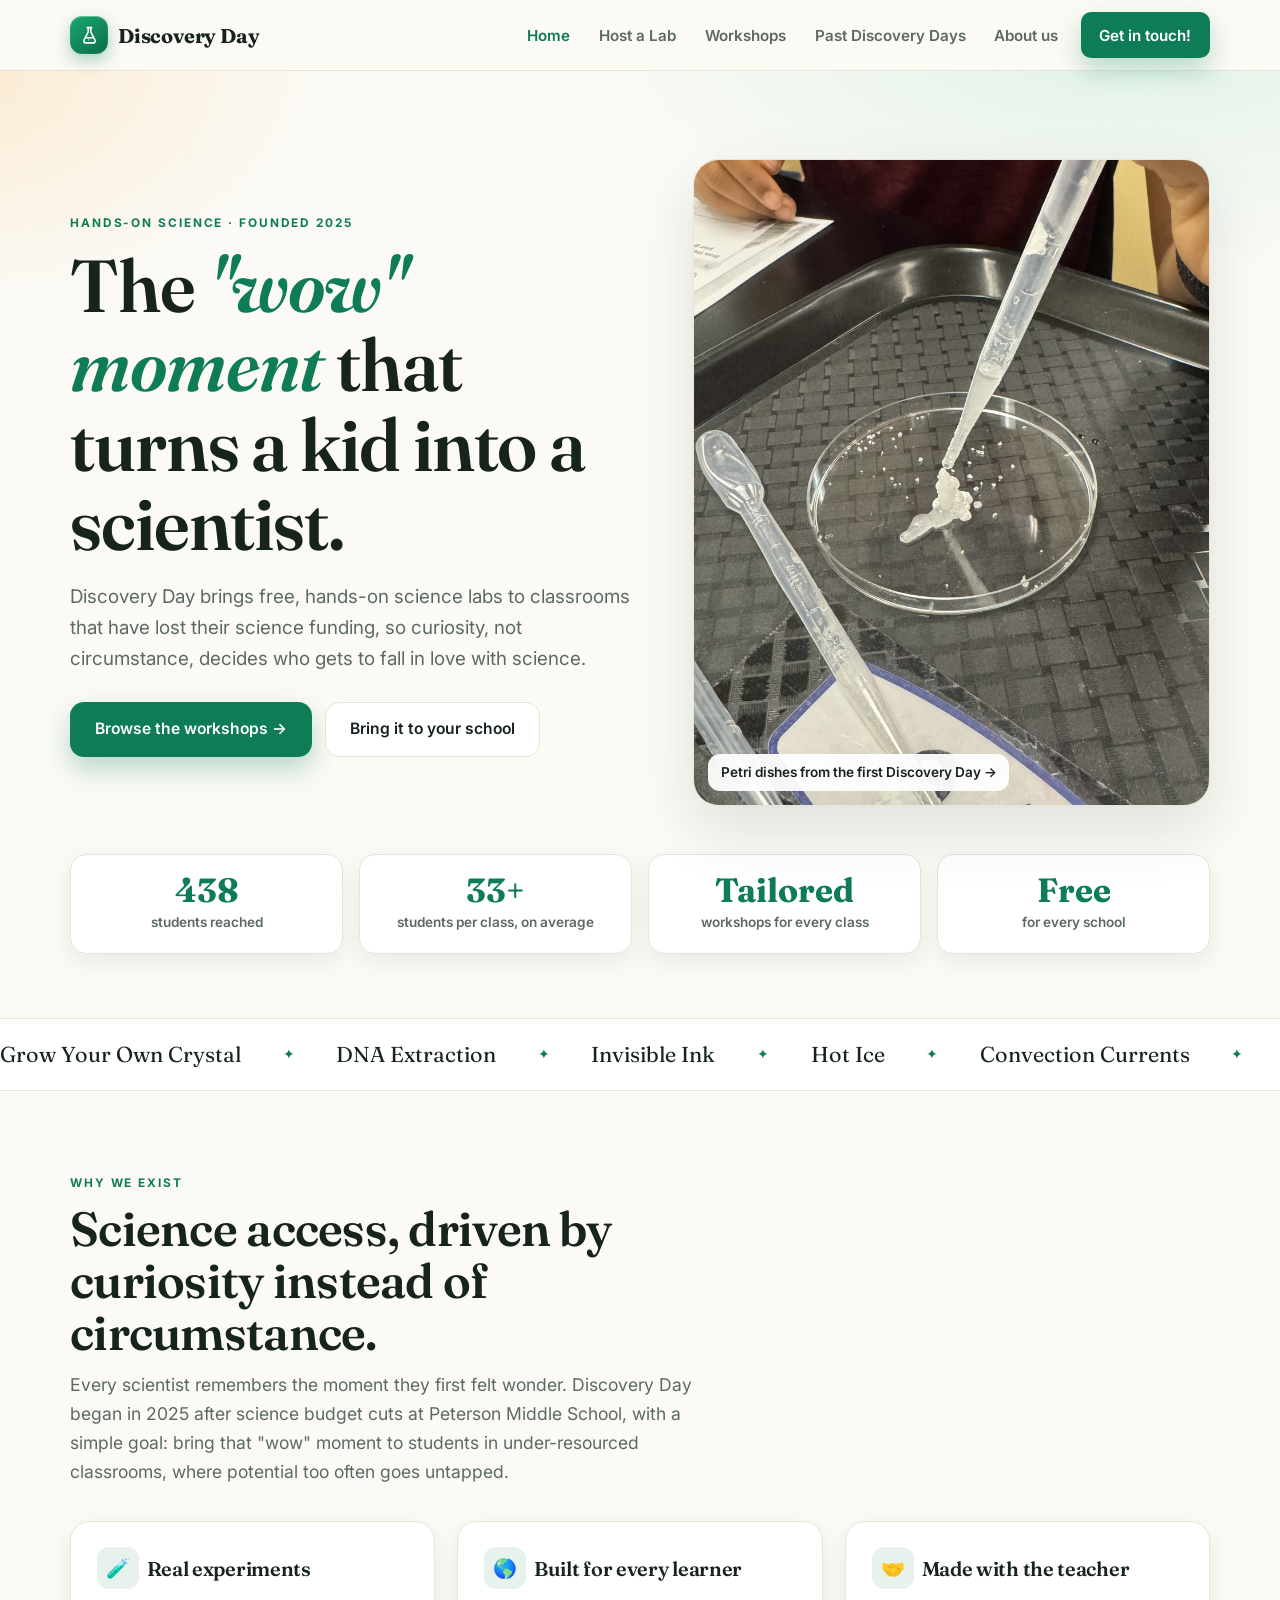
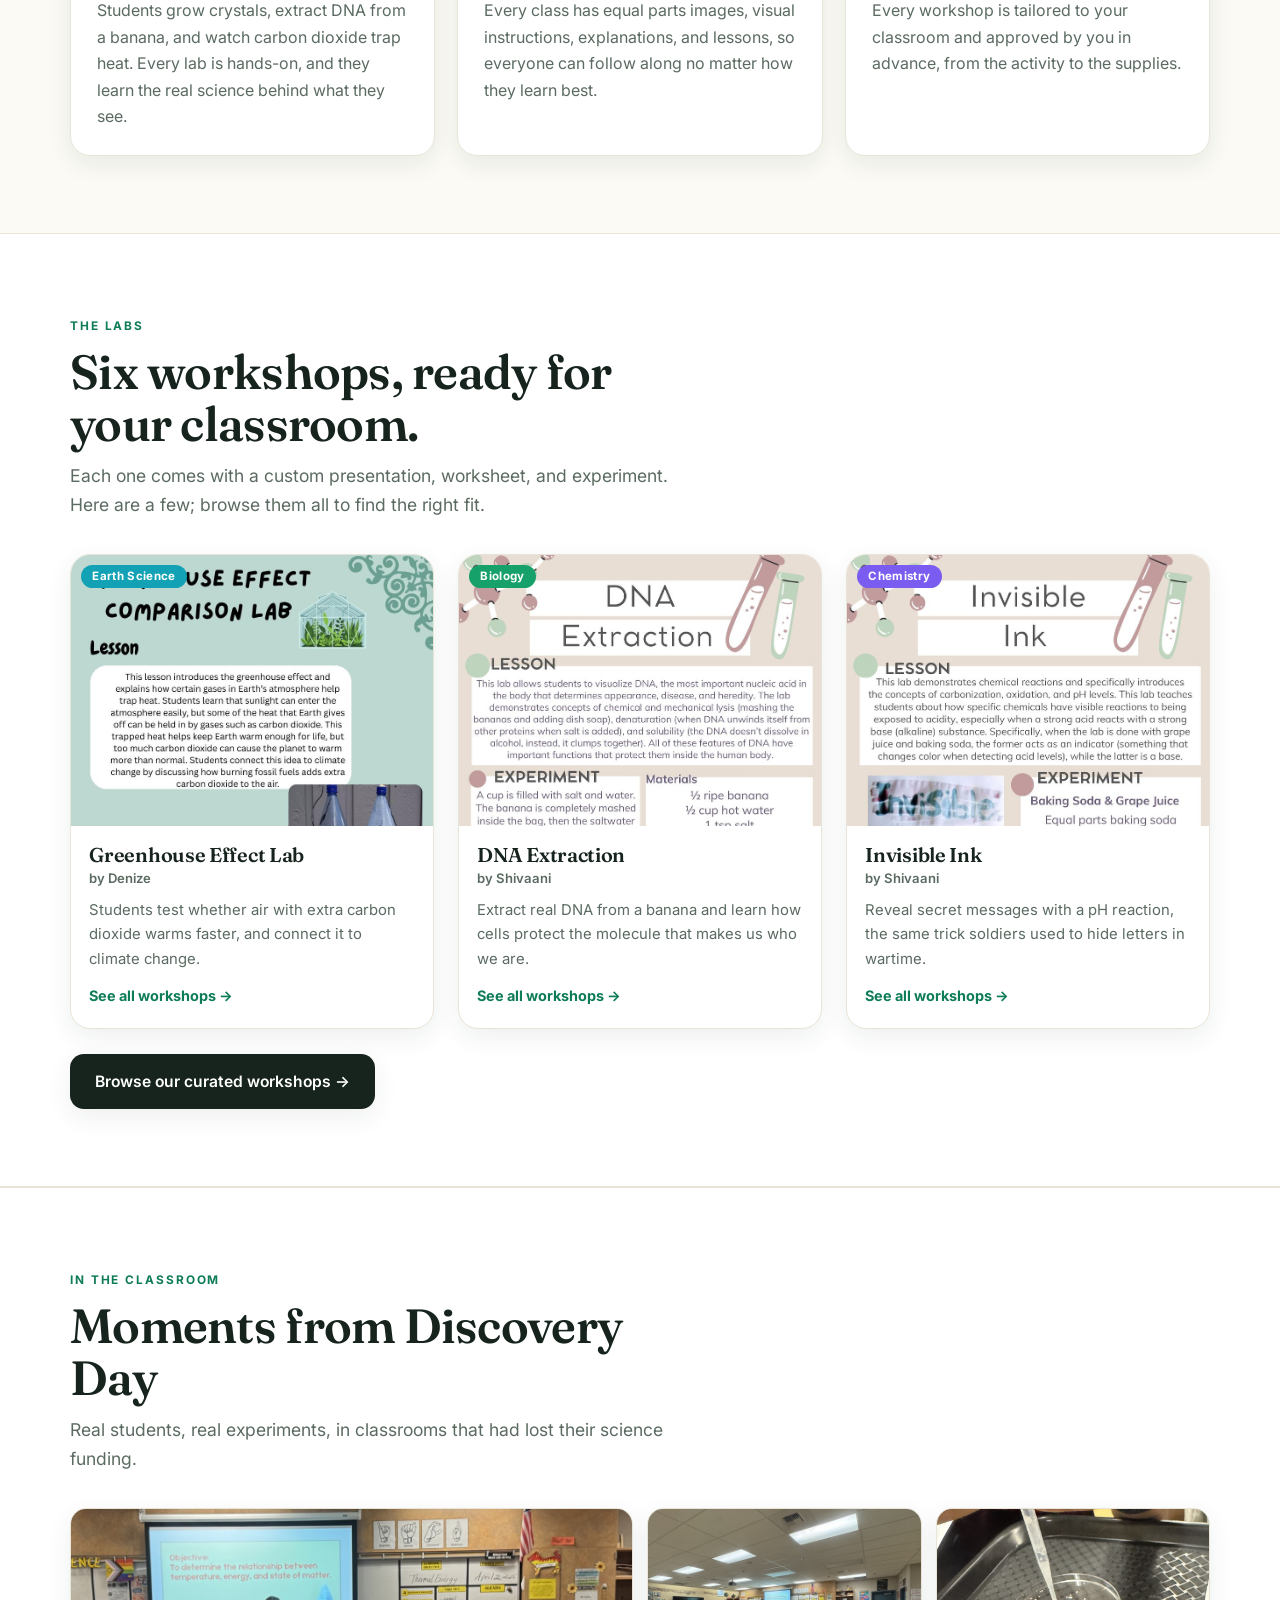
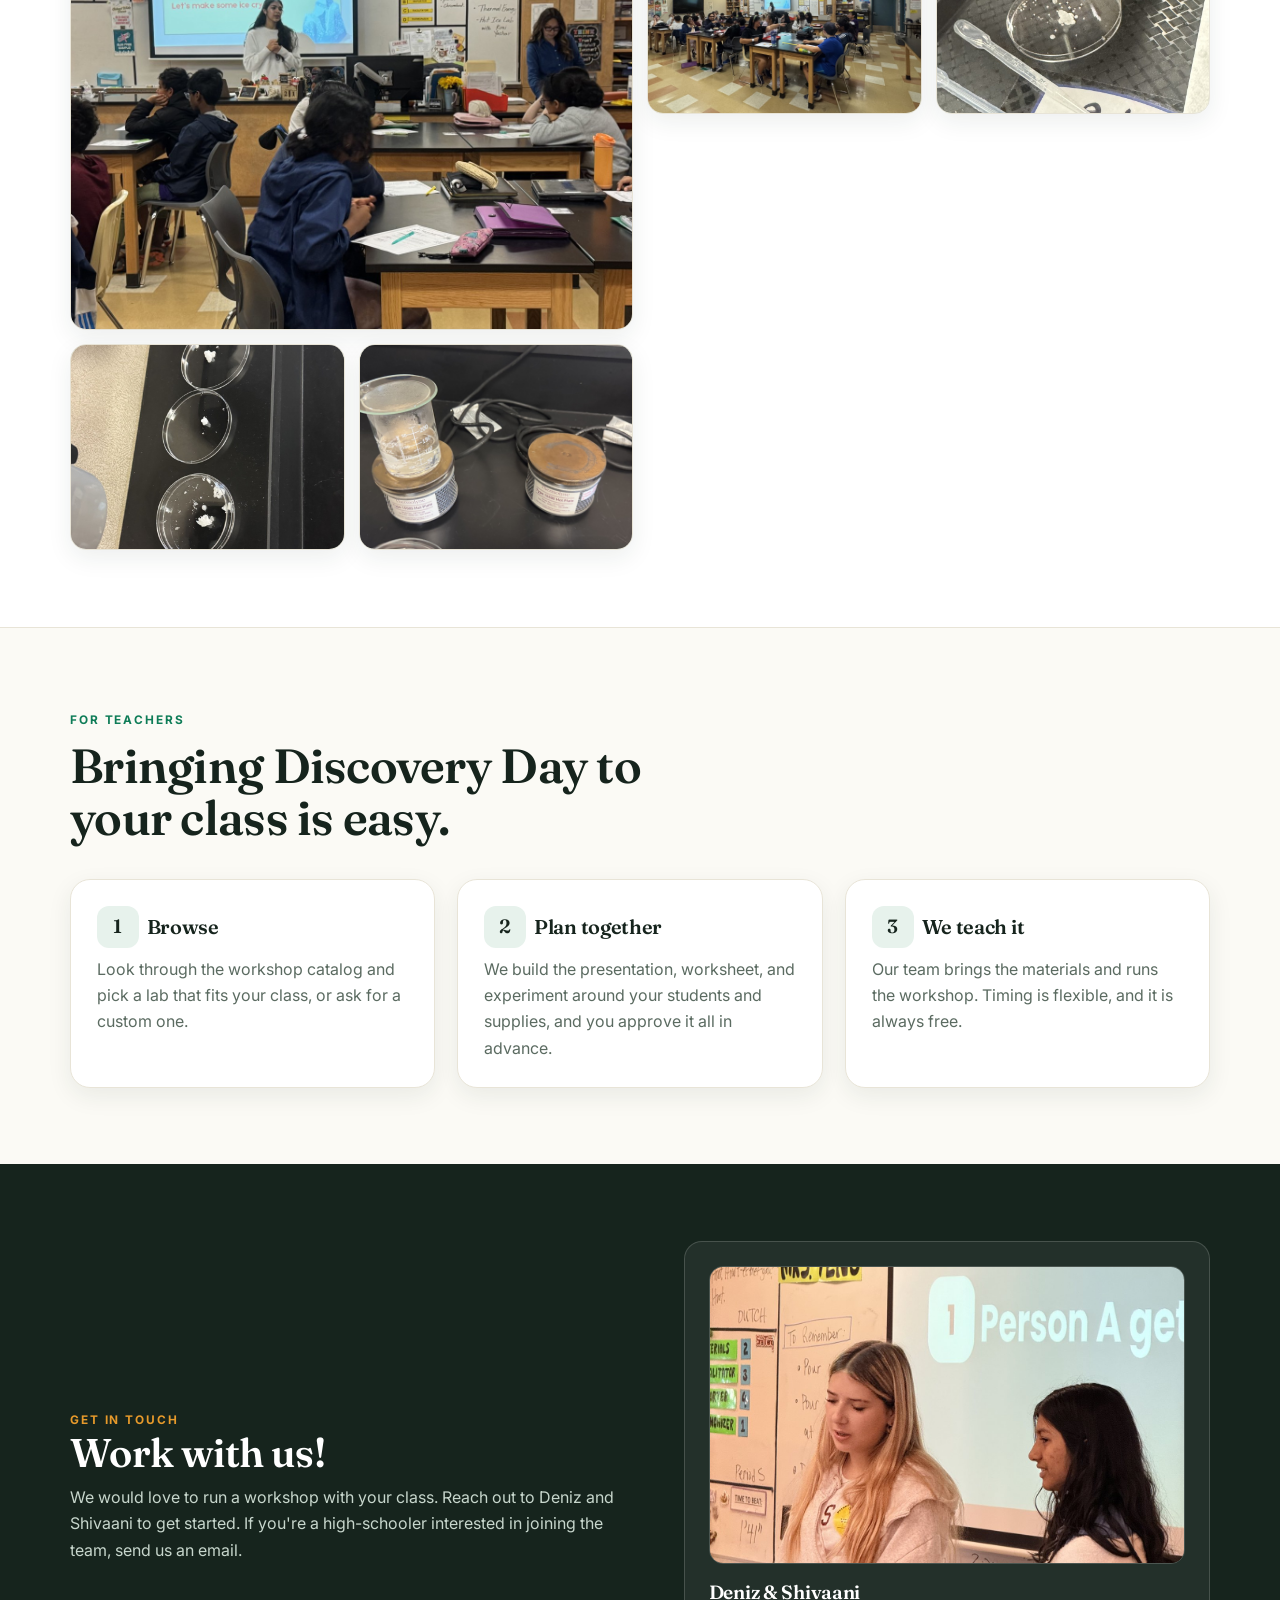
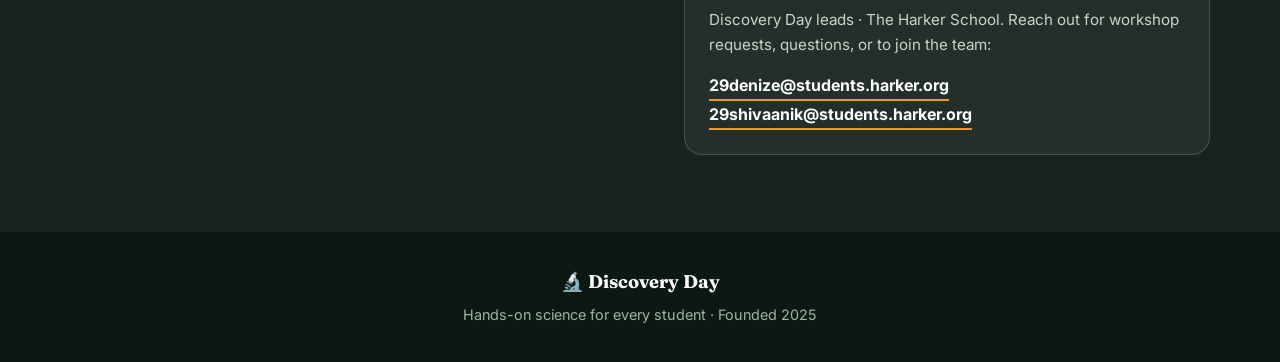
==== index.html @ 75e4d9b1 "Update index.html" ====
<!DOCTYPE html>
<html lang="en" class="no-js">
<head>
<meta charset="UTF-8" />
<meta name="viewport" content="width=device-width, initial-scale=1.0" />
<title>Discovery Day — Hands-on science for every student</title>
<meta name="description" content="Discovery Day brings free, hands-on science workshops to under-resourced classrooms. Founded after science budget cuts at Peterson Middle School. Browse the labs and bring one to your students." />
<link rel="preconnect" href="https://fonts.googleapis.com" />
<link rel="preconnect" href="https://fonts.gstatic.com" crossorigin />
<link href="https://fonts.googleapis.com/css2?family=Fraunces:ital,opsz,wght@0,9..144,500;0,9..144,600;1,9..144,500&family=Inter:wght@400;500;600;700&display=swap" rel="stylesheet" />
<link rel="stylesheet" href="styles.css" />
</head>
<body>

  
<header class="nav">
  <div class="wrap nav-in">
    <a class="brand" href="index.html"><span class="mark"><svg viewBox="0 0 24 24" fill="none" stroke="#fff" stroke-width="1.8" stroke-linecap="round" stroke-linejoin="round" aria-hidden="true"><path d="M9.5 3h5"/><path d="M10.5 3v5L5.7 17.4A2 2 0 0 0 7.5 20.4h9a2 2 0 0 0 1.8-3L13.5 8V3"/><path d="M8 14.5h8"/><circle cx="11" cy="17" r=".7" fill="#fff" stroke="none"/></svg></span> Discovery Day</a>
    <button class="menu-btn" id="menuBtn" aria-label="Menu">☰</button>
    <nav class="links" id="links">
      <a href="index.html" class="active">Home</a>
      <a href="host-a-lab.html">Host a Lab</a>
      <a href="workshops.html">Workshops</a>
      <a href="past.html">Past Discovery Days</a>
      <a href="about.html">About us</a>
      <a href="#contact" class="btn btn-green">Get in touch!</a>
    </nav>
  </div>
</header>

<!-- HERO -->
<section class="hero">
  <div class="wrap hero-grid">
    <div>
      <span class="eyebrow">Hands-on science · founded 2025</span>
      <h1>The <em>"wow" moment</em> that turns a kid into a scientist.</h1>
      <p class="lead">Discovery Day brings free, hands-on science labs to classrooms that have lost their science funding, so curiosity, not circumstance, decides who gets to fall in love with science.</p>
      <div class="cta">
        <a href="workshops.html" class="btn btn-green">Browse the workshops →</a>
        <a href="host-a-lab.html" class="btn btn-ghost">Bring it to your school</a>
      </div>
    </div>
    <div class="hero-img reveal">
      <img src="images/fdd-petri.jpg" alt="A petri dish of crystals from a Discovery Day lab" />
      <a class="tagcap" href="past.html#founding2025">Petri dishes from the first Discovery Day →</a>
    </div>
  </div>
  <div class="wrap">
    <div class="stats">
      <div class="stat"><b data-count="438">438</b><span>students reached</span></div>
      <div class="stat"><b data-count="33" data-suffix="+">33+</b><span>students per class, on average</span></div>
      <div class="stat"><b>Tailored</b><span>workshops for every class</span></div>
      <div class="stat"><b>Free</b><span>for every school</span></div>
    </div>
  </div>
</section>

<!-- WORKSHOP MARQUEE -->
<div class="marquee" aria-hidden="true">
  <div class="marquee-track">
    <span>Grow Your Own Crystal</span><span>DNA Extraction</span><span>Invisible Ink</span><span>Hot Ice</span><span>Convection Currents</span><span>Greenhouse Effect</span><span>Iodine Clock</span>
    <span>Grow Your Own Crystal</span><span>DNA Extraction</span><span>Invisible Ink</span><span>Hot Ice</span><span>Convection Currents</span><span>Greenhouse Effect</span><span>Iodine Clock</span>
  </div>
</div>

<!-- MISSION -->
<section>
  <div class="wrap">
    <div class="sec-head reveal">
      <span class="eyebrow">Why we exist</span>
      <h2>Science access, driven by curiosity instead of circumstance.</h2>
      <p>Every scientist remembers the moment they first felt wonder. Discovery Day began in 2025 after science budget cuts at Peterson Middle School, with a simple goal: bring that "wow" moment to students in under-resourced classrooms, where potential too often goes untapped.</p>
    </div>
    <div class="grid cols-3">
      <div class="panel reveal"><h3><span class="iconbadge">🧪</span>Real experiments</h3><p>Students grow crystals, extract DNA from a banana, and watch carbon dioxide trap heat. Every lab is hands-on, and they learn the real science behind what they see.</p></div>
      <div class="panel reveal"><h3><span class="iconbadge">🌎</span>Built for every learner</h3><p>Every class has equal parts images, visual instructions, explanations, and lessons, so everyone can follow along no matter how they learn best.</p></div>
      <div class="panel reveal"><h3><span class="iconbadge">🤝</span>Made with the teacher</h3><p>Every workshop is tailored to your classroom and approved by you in advance, from the activity to the supplies.</p></div>
    </div>
  </div>
</section>

<!-- FEATURED WORKSHOPS -->
<section style="background:#fff;border-top:1px solid var(--line);border-bottom:1px solid var(--line)">
  <div class="wrap">
    <div class="sec-head reveal">
      <span class="eyebrow">The labs</span>
      <h2>Six workshops, ready for your classroom.</h2>
      <p>Each one comes with a custom presentation, worksheet, and experiment. Here are a few; browse them all to find the right fit.</p>
    </div>
    <div class="wgrid">
      <a class="wcard reveal" href="workshops.html">
        <div class="thumb"><span class="subj subj-Earth">Earth Science</span><img src="images/wk-greenhouse.jpg" alt="Greenhouse Effect Comparison Lab" /></div>
        <div class="b"><h3>Greenhouse Effect Lab</h3><div class="by">by Denize</div><p>Students test whether air with extra carbon dioxide warms faster, and connect it to climate change.</p><div class="more">See all workshops →</div></div>
      </a>
      <a class="wcard reveal" href="workshops.html">
        <div class="thumb"><span class="subj subj-Biology">Biology</span><img src="images/wk-dna.jpg" alt="DNA Extraction Lab" /></div>
        <div class="b"><h3>DNA Extraction</h3><div class="by">by Shivaani</div><p>Extract real DNA from a banana and learn how cells protect the molecule that makes us who we are.</p><div class="more">See all workshops →</div></div>
      </a>
      <a class="wcard reveal" href="workshops.html">
        <div class="thumb"><span class="subj subj-Chemistry">Chemistry</span><img src="images/wk-invisibleink.jpg" alt="Invisible Ink Lab" /></div>
        <div class="b"><h3>Invisible Ink</h3><div class="by">by Shivaani</div><p>Reveal secret messages with a pH reaction, the same trick soldiers used to hide letters in wartime.</p><div class="more">See all workshops →</div></div>
      </a>
    </div>
    <div style="margin-top:1.6rem"><a href="workshops.html" class="btn btn-primary">Browse our curated workshops →</a></div>
  </div>
</section>

<!-- PHOTO GALLERY -->
<section style="background:#fff;border-top:1px solid var(--line);border-bottom:1px solid var(--line)">
  <div class="wrap">
    <div class="sec-head reveal">
      <span class="eyebrow">In the classroom</span>
      <h2>Moments from Discovery Day</h2>
      <p>Real students, real experiments, in classrooms that had lost their science funding.</p>
    </div>
    <div class="photo-gallery">
      <figure class="wide"><img src="images/fdd-teaching.jpg" alt="A Discovery Day leader teaching the class at the front of the room" loading="lazy" /></figure>
      <figure><img src="images/fdd-tables.jpg" alt="Students working on a hands-on experiment at their tables" loading="lazy" /></figure>
      <figure><img src="images/fdd-string.jpg" alt="A student lowering a string into a beaker to grow crystals" loading="lazy" /></figure>
      <figure><img src="images/fdd-petriart.jpg" alt="Petri dishes laid out for a Discovery Day lab" loading="lazy" /></figure>
      <figure><img src="images/fdd-hotice.jpg" alt="Cups of hot ice from a Discovery Day chemistry lab" loading="lazy" /></figure>
    </div>
  </div>
</section>

<!-- HOW IT WORKS -->
<section>
  <div class="wrap">
    <div class="sec-head reveal">
      <span class="eyebrow">For teachers</span>
      <h2>Bringing Discovery Day to your class is easy.</h2>
    </div>
    <div class="grid cols-3">
      <div class="panel reveal"><h3><span class="iconbadge">1</span>Browse</h3><p>Look through the workshop catalog and pick a lab that fits your class, or ask for a custom one.</p></div>
      <div class="panel reveal"><h3><span class="iconbadge">2</span>Plan together</h3><p>We build the presentation, worksheet, and experiment around your students and supplies, and you approve it all in advance.</p></div>
      <div class="panel reveal"><h3><span class="iconbadge">3</span>We teach it</h3><p>Our team brings the materials and runs the workshop. Timing is flexible, and it is always free.</p></div>
    </div>
  </div>
</section>

<!-- CONTACT -->
<section class="contact" id="contact">
  <div class="wrap contact-grid">
    <div>
      <span class="eyebrow" style="color:var(--amber)">Get in touch</span>
      <h2>Work with us!</h2>
      <p class="sub">We would love to run a workshop with your class. Reach out to Deniz and Shivaani to get started. If you're a high-schooler interested in joining the team, send us an email.</p>
    </div>
    <div class="ccard">
      <img class="leads-photo" src="images/teach-leads.jpg" alt="Deniz and Shivaani, the Discovery Day leads, teaching" />
      <h3>Deniz &amp; Shivaani</h3>
      <p>Discovery Day leads · The Harker School. Reach out for workshop requests, questions, or to join the team:</p>
      <a class="mail" href="mailto:29denize@students.harker.org">29denize@students.harker.org</a>
      <a class="mail" href="mailto:29shivaanik@students.harker.org">29shivaanik@students.harker.org</a>
    </div>
  </div>
</section>

<footer><div class="wrap"><div class="fb">🔬 Discovery Day</div><p>Hands-on science for every student · Founded 2025</p></div></footer>

<script src="app.js"></script>
</body>
</html>
---- styles.css ----
/* Discovery Day — shared styles */
:root{
  --ink:#16241D; --ink-soft:#5B6B61; --bg:#FBFAF5; --paper:#FFFFFF; --line:#E8E4D7;
  --green:#0E7C57; --green-d:#0A5B40; --green-soft:#E7F2EC; --amber:#E79A2B; --amber-soft:#FBEFD9;
  --chem:#7A5CF0; --bio:#16A06A; --earth:#13A2B5; --phys:#2D6CDF;
  --shadow:0 24px 60px rgba(22,50,35,.12); --shadow-sm:0 8px 24px rgba(22,50,35,.08);
  --radius:20px; --maxw:1140px;
}
*{box-sizing:border-box;margin:0;padding:0}
html{scroll-behavior:smooth;scroll-padding-top:88px}
body{font-family:"Inter",system-ui,sans-serif;color:var(--ink);background:var(--bg);line-height:1.65;-webkit-font-smoothing:antialiased}
h1,h2,h3,.display{font-family:"Fraunces",Georgia,serif;font-weight:600;line-height:1.08;letter-spacing:-.015em}
a{color:inherit;text-decoration:none}
img{display:block;max-width:100%}
.wrap{width:min(var(--maxw),92vw);margin:0 auto}
.eyebrow{display:inline-block;font-weight:700;text-transform:uppercase;letter-spacing:.16em;font-size:.74rem;color:var(--green)}
.muted{color:var(--ink-soft)}
.center{text-align:center}

/* buttons */
.btn{display:inline-flex;align-items:center;gap:.5rem;font-weight:600;font-size:.98rem;padding:.85rem 1.5rem;border-radius:14px;border:1.5px solid transparent;cursor:pointer;transition:transform .15s ease,box-shadow .2s,background .2s,border-color .2s}
.btn-primary{background:var(--ink);color:#fff;box-shadow:var(--shadow-sm)}
.btn-primary:hover{transform:translateY(-2px);background:#0c2018}
.btn-green{background:var(--green);color:#fff;box-shadow:0 12px 26px rgba(14,124,87,.28)}
.btn-green:hover{transform:translateY(-2px);background:var(--green-d)}
.btn-ghost{background:#fff;color:var(--ink);border-color:var(--line)}
.btn-ghost:hover{transform:translateY(-2px);border-color:var(--green);color:var(--green)}

/* nav */
header.nav{position:sticky;top:0;z-index:60;backdrop-filter:saturate(150%) blur(12px);background:rgba(251,250,245,.82);border-bottom:1px solid var(--line)}
.nav-in{display:flex;align-items:center;justify-content:space-between;padding:.75rem 0}
.brand{display:flex;align-items:center;gap:.62rem;font-family:"Fraunces",serif;font-weight:700;font-size:1.25rem;letter-spacing:-.01em}
.brand .mark{width:38px;height:38px;border-radius:12px;background:linear-gradient(145deg,#1AA86E 0%,#0C6B4B 100%);display:grid;place-items:center;flex:none;box-shadow:0 6px 16px rgba(14,124,87,.34),inset 0 1px 0 rgba(255,255,255,.30),inset 0 0 0 1px rgba(255,255,255,.06)}
.brand .mark svg{width:21px;height:21px;display:block}
.links{display:flex;align-items:center;gap:.2rem}
.links a{padding:.5rem .8rem;border-radius:10px;font-weight:600;font-size:.95rem;color:var(--ink-soft);transition:.16s}
.links a:hover{color:var(--ink);background:#fff}
.links a.active{color:var(--green)}
.links .btn{margin-left:.4rem;padding:.6rem 1.1rem}
.links a.btn{color:#fff}
.links a.btn:hover{color:#fff;background:var(--green-d)}
.menu-btn{display:none;background:#fff;border:1px solid var(--line);border-radius:10px;padding:.5rem .7rem;font-size:1.2rem;cursor:pointer}
@media(max-width:880px){
  .links{position:absolute;top:64px;right:4vw;flex-direction:column;align-items:stretch;background:#fff;border:1px solid var(--line);border-radius:16px;padding:.5rem;box-shadow:var(--shadow);min-width:230px;display:none}
  .links.open{display:flex}.links a{padding:.7rem .9rem}.links .btn{margin:.3rem 0 0}.menu-btn{display:block}
}

/* layout */
section{padding:clamp(3rem,6vw,5.5rem) 0}
.sec-head{max-width:64ch;margin-bottom:2.2rem}
.sec-head.center{margin-left:auto;margin-right:auto}
.sec-head h2{font-size:clamp(2rem,4.4vw,3rem);margin:.55rem 0 .7rem}
.sec-head p{color:var(--ink-soft);font-size:1.1rem}
.lead{font-size:1.18rem;color:var(--ink-soft)}

/* hero */
.hero{padding:clamp(3rem,7vw,5.5rem) 0 clamp(2.5rem,5vw,4rem);position:relative;overflow:hidden}
.hero::before{content:"";position:absolute;inset:0;background:radial-gradient(900px 460px at 88% -8%,#DCF1E6 0,transparent 60%),radial-gradient(700px 420px at -5% 0%,#FBEAD0 0,transparent 55%);z-index:-1;animation:auroraFloat 18s ease-in-out infinite alternate;will-change:transform}
.hero-grid{display:grid;grid-template-columns:1.05fr .95fr;gap:3.2rem;align-items:center}
@media(max-width:900px){.hero-grid{grid-template-columns:1fr;gap:2.2rem}}
.hero h1{font-size:clamp(2.8rem,6.2vw,4.6rem);font-weight:600;margin:.7rem 0 1.1rem}
.hero h1 em{font-style:italic;color:var(--green)}
.hero .cta{display:flex;gap:.8rem;margin-top:1.7rem;flex-wrap:wrap}
.hero-img{border-radius:26px;overflow:hidden;box-shadow:var(--shadow);border:1px solid var(--line);aspect-ratio:4/5;position:relative;background:var(--green-soft)}
.hero-img img{width:100%;height:100%;object-fit:cover}
.hero-img .tagcap{position:absolute;left:14px;bottom:14px;background:rgba(255,255,255,.94);border-radius:12px;padding:.45rem .8rem;font-size:.85rem;font-weight:600;color:var(--ink)}

/* stat strip */
.stats{display:grid;grid-template-columns:repeat(4,1fr);gap:1rem;margin-top:clamp(2rem,4vw,3rem)}
@media(max-width:680px){.stats{grid-template-columns:repeat(2,1fr)}}
.stat{background:#fff;border:1px solid var(--line);border-radius:16px;padding:1.2rem 1rem;text-align:center;box-shadow:var(--shadow-sm)}
.stat b{display:block;font-family:"Fraunces",serif;font-size:2.1rem;color:var(--green);line-height:1}
.stat span{font-size:.85rem;color:var(--ink-soft);font-weight:600}

/* generic cards */
.grid{display:grid;gap:1.4rem}
.cols-3{grid-template-columns:repeat(3,1fr)}
.cols-2{grid-template-columns:repeat(2,1fr)}
@media(max-width:880px){.cols-3{grid-template-columns:1fr 1fr}}
@media(max-width:600px){.cols-3,.cols-2{grid-template-columns:1fr}}

/* workshop cards */
.filters{display:flex;flex-wrap:wrap;gap:.6rem;align-items:center;margin-bottom:1.8rem}
.search{flex:1;min-width:210px;display:flex;align-items:center;gap:.5rem;background:#fff;border:1px solid var(--line);border-radius:12px;padding:.62rem .9rem}
.search input{border:0;outline:0;font:inherit;width:100%;background:transparent;color:var(--ink)}
.chip{background:#fff;border:1px solid var(--line);border-radius:999px;padding:.5rem .95rem;font-weight:600;font-size:.9rem;color:var(--ink-soft);cursor:pointer;transition:.16s}
.chip:hover{border-color:var(--green);color:var(--green)}
.chip.active{background:var(--green);color:#fff;border-color:var(--green)}
.wgrid{display:grid;grid-template-columns:repeat(auto-fill,minmax(280px,1fr));gap:1.5rem}
.wcard{background:#fff;border:1px solid var(--line);border-radius:var(--radius);overflow:hidden;cursor:pointer;box-shadow:var(--shadow-sm);transition:transform .18s ease,box-shadow .22s ease;display:flex;flex-direction:column}
.wcard:hover{transform:translateY(-6px);box-shadow:var(--shadow)}
.wcard .thumb{aspect-ratio:4/3;overflow:hidden;background:#f3f1ea;position:relative}
.wcard .thumb img{width:100%;height:100%;object-fit:cover;object-position:top center}
.wcard .subj{position:absolute;top:10px;left:10px;color:#fff;border-radius:999px;padding:.28rem .7rem;font-weight:700;font-size:.72rem;letter-spacing:.03em}
.subj-Chemistry{background:var(--chem)} .subj-Biology{background:var(--bio)} .subj-Earth{background:var(--earth)} .subj-Physics{background:var(--phys)}
.wcard .b{padding:1.1rem 1.15rem 1.25rem}
.wcard h3{font-size:1.25rem;margin-bottom:.15rem}
.wcard .by{font-size:.82rem;color:var(--ink-soft);font-weight:600;margin-bottom:.5rem}
.wcard p{color:var(--ink-soft);font-size:.93rem}
.wcard .more{margin-top:.8rem;font-weight:700;color:var(--green);font-size:.9rem}

/* feature/info panels */
.panel{background:#fff;border:1px solid var(--line);border-radius:var(--radius);padding:1.6rem;box-shadow:var(--shadow-sm)}
.panel h3{font-size:1.25rem;margin-bottom:.5rem;display:flex;gap:.5rem;align-items:center}
.panel p{color:var(--ink-soft)}
.iconbadge{width:42px;height:42px;border-radius:12px;display:grid;place-items:center;font-size:1.2rem;background:var(--green-soft);flex:none}

/* custom workshop callout */
.custom-cta{background:linear-gradient(135deg,#0E7C57,#0A5B40);color:#fff;border-radius:24px;padding:clamp(1.9rem,4vw,3.2rem);box-shadow:var(--shadow);text-align:center}
.custom-cta h2{color:#fff;font-size:clamp(1.7rem,3.6vw,2.5rem);margin-bottom:.7rem}
.custom-cta p{color:#D9EFE4;max-width:64ch;margin:0 auto 1.6rem;font-size:1.1rem}
.custom-cta .btn-white{background:#fff;color:var(--green-d)}
.custom-cta .btn-white:hover{transform:translateY(-2px);background:#EAF7F0}

/* timeline (past workshops) */
.tl{display:flex;flex-direction:column;gap:1.6rem}
.event{background:#fff;border:1px solid var(--line);border-radius:24px;overflow:hidden;box-shadow:var(--shadow-sm);display:grid;grid-template-columns:1.1fr 1fr}
@media(max-width:820px){.event{grid-template-columns:1fr}}
.event .ph{position:relative;min-height:280px;background:var(--green-soft)}
.event .ph img{position:absolute;inset:0;width:100%;height:100%;object-fit:cover}
.event .when{position:absolute;top:14px;left:14px;background:rgba(255,255,255,.94);border-radius:999px;padding:.35rem .8rem;font-weight:700;font-size:.8rem}
.event .body{padding:1.8rem}
.event h3{font-size:1.7rem;margin:.2rem 0 .5rem}
.event .estats{display:flex;flex-wrap:wrap;gap:.5rem;margin:.9rem 0}
.event .estats span{background:var(--bg);border:1px solid var(--line);border-radius:10px;padding:.45rem .7rem;font-weight:700;font-size:.85rem}
.event .estats span b{color:var(--green)}
.event p{color:var(--ink-soft)}
.thumbs{display:flex;gap:.5rem;margin-top:1rem;flex-wrap:wrap}
.thumbs img{width:74px;height:60px;object-fit:cover;border-radius:9px;border:1px solid var(--line)}

/* gallery */
.gallery{display:grid;grid-template-columns:repeat(auto-fit,minmax(220px,1fr));gap:12px}
.gallery figure{margin:0;border-radius:14px;overflow:hidden;border:1px solid var(--line);box-shadow:var(--shadow-sm);aspect-ratio:4/3;background:var(--green-soft)}
.gallery img{width:100%;height:100%;object-fit:cover;transition:transform .45s ease}
.gallery figure:hover img{transform:scale(1.06)}

/* people / bios */
.people{display:grid;grid-template-columns:1fr 1fr;gap:1.4rem}
@media(max-width:680px){.people{grid-template-columns:1fr}}
.bio{background:#fff;border:1px solid var(--line);border-radius:var(--radius);padding:1.6rem;box-shadow:var(--shadow-sm)}
.bio .av{width:58px;height:58px;border-radius:16px;background:linear-gradient(135deg,#16A06A,#0E7C57);color:#fff;display:grid;place-items:center;font-family:"Fraunces",serif;font-weight:700;font-size:1.3rem;margin-bottom:.8rem}
.bio h3{font-size:1.25rem}
.bio .role{color:var(--green);font-weight:700;font-size:.88rem;margin-bottom:.5rem}
.bio p{color:var(--ink-soft);font-size:.96rem}

/* contact band */
.contact{background:var(--ink);color:#fff}
.contact h2{color:#fff;font-size:clamp(1.8rem,4vw,2.5rem)}
.contact .sub{color:#C7D6CC;max-width:60ch;margin:.6rem 0 1.8rem}
.ccards{display:grid;grid-template-columns:1fr 1fr;gap:1.2rem}
@media(max-width:680px){.ccards{grid-template-columns:1fr}}
.ccard{background:rgba(255,255,255,.06);border:1px solid rgba(255,255,255,.16);border-radius:18px;padding:1.5rem}
.contact-grid{display:grid;grid-template-columns:1fr .92fr;gap:2.6rem;align-items:center}
@media(max-width:820px){.contact-grid{grid-template-columns:1fr}}
.leads-photo{width:100%;border-radius:14px;aspect-ratio:16/10;object-fit:cover;object-position:center 22%;margin-bottom:1.1rem;border:1px solid rgba(255,255,255,.18)}

/* horizontal workshop scroller */
.scrollhint{font-size:.85rem;color:var(--ink-soft);font-weight:600;margin:-.4rem 0 .7rem}
.wscroll{display:flex;gap:1.3rem;overflow-x:auto;padding:.4rem .2rem 1.4rem;scroll-snap-type:x proximity;scroll-padding-left:.2rem}
.wscroll::-webkit-scrollbar{height:9px}
.wscroll::-webkit-scrollbar-thumb{background:#D6DDE5;border-radius:99px}
.wscroll::-webkit-scrollbar-track{background:transparent}
.wscroll .wcard{flex:0 0 300px;scroll-snap-align:start}
.wcard-custom{flex:0 0 320px;scroll-snap-align:start;background:linear-gradient(150deg,#11936A,#0A5B40);color:#fff;border:0;border-radius:var(--radius);box-shadow:var(--shadow);display:flex;flex-direction:column;justify-content:center;padding:1.7rem}
.wcard-custom .k{font-weight:800;text-transform:uppercase;letter-spacing:.14em;font-size:.7rem;color:#A8ECCB;margin-bottom:.7rem}
.wcard-custom h3{color:#fff;font-size:1.45rem;line-height:1.16;margin-bottom:.6rem}
.wcard-custom p{color:#DEF1E7;font-size:.96rem;margin-bottom:1.2rem}
.wcard-custom a{align-self:flex-start;background:#fff;color:var(--green-d);font-weight:700;padding:.6rem 1.05rem;border-radius:11px;font-size:.9rem;transition:transform .15s ease}
.wcard-custom a:hover{transform:translateY(-2px)}
.bio-photo{width:100%;aspect-ratio:4/5;object-fit:cover;object-position:center 28%;border-radius:14px;margin-bottom:1rem;border:1px solid var(--line)}

/* past discovery days: preview cards + detail modal */
.timeline{position:relative;max-width:820px;margin:0 auto}
.timeline::before{content:"";position:absolute;left:13px;top:14px;bottom:14px;width:2px;background:linear-gradient(180deg,var(--green),var(--line))}
.tl-entry{position:relative;padding:0 0 2.8rem 60px}
.tl-entry:last-child{padding-bottom:0}
.tl-entry::before{content:"";position:absolute;left:4px;top:4px;width:20px;height:20px;border-radius:50%;background:var(--green);border:4px solid var(--bg);box-shadow:0 0 0 4px rgba(14,124,87,.12);z-index:2}
.tl-ghost{position:absolute;right:.5rem;top:-1.4rem;font-family:"Fraunces",serif;font-weight:600;font-size:5.5rem;line-height:1;color:var(--green);opacity:.06;pointer-events:none;z-index:0}
.tl-date{font-family:"Fraunces",serif;font-weight:600;font-size:1.45rem;color:var(--green-d);margin-bottom:.85rem;letter-spacing:-.01em}
.tl-card{position:relative;z-index:1;display:grid;grid-template-columns:230px 1fr;background:#fff;border:1px solid var(--line);border-radius:18px;overflow:hidden;cursor:pointer;box-shadow:var(--shadow-sm);transition:transform .2s ease,box-shadow .25s ease}
.tl-card:hover{transform:translateY(-4px);box-shadow:var(--shadow)}
@media(max-width:620px){.tl-card{grid-template-columns:1fr}.tl-ghost{display:none}}
.tl-card .img{position:relative;min-height:180px;background:var(--green-soft)}
.tl-card .img img{position:absolute;inset:0;width:100%;height:100%;object-fit:cover}
.tl-card .b{padding:1.4rem 1.5rem}
.tl-card h3{font-size:1.5rem;margin:.35rem 0 .5rem}
.tl-meta{color:var(--ink-soft);font-weight:600;font-size:.93rem}
.tl-meta b{color:var(--green);font-family:"Fraunces",serif;font-size:1.05rem}
.tl-card .more{margin-top:.85rem;font-weight:700;color:var(--green);font-size:.93rem;display:inline-block}
.modal-hero{width:100%;aspect-ratio:16/9;object-fit:cover;display:block}
.m-when{color:var(--ink-soft);font-weight:600;font-size:.88rem}

/* home photo gallery */
.photo-gallery{display:grid;grid-template-columns:repeat(auto-fit,minmax(220px,1fr));gap:14px}
.photo-gallery figure{margin:0;border-radius:16px;overflow:hidden;border:1px solid var(--line);box-shadow:var(--shadow-sm);aspect-ratio:4/3;background:var(--green-soft)}
.photo-gallery img{width:100%;height:100%;object-fit:cover;transition:transform .5s ease}
.photo-gallery figure:hover img{transform:scale(1.06)}
.photo-gallery .wide{grid-column:span 2}
@media(max-width:600px){.photo-gallery .wide{grid-column:span 1}}

/* subject pills (timeline + modal) */
.subj{display:inline-block;border-radius:999px;padding:.32rem .75rem;font-weight:700;font-size:.72rem;letter-spacing:.03em;color:#fff;line-height:1.25}
.subj-Founding{background:#CFE9DB;color:var(--green-d)}
/* modal stats + thumbs */
.estats{display:flex;flex-wrap:wrap;gap:.5rem;margin:.6rem 0 .2rem}
.estats span{background:var(--bg);border:1px solid var(--line);border-radius:10px;padding:.45rem .75rem;font-weight:700;font-size:.85rem;color:var(--ink)}
.estats span b{color:var(--green);font-family:"Fraunces",serif}
.thumbs{display:grid;grid-template-columns:repeat(auto-fill,minmax(94px,1fr));gap:.55rem;margin-top:.4rem}
.thumbs img{width:100%;height:76px;object-fit:cover;border-radius:10px;border:1px solid var(--line);cursor:zoom-in;transition:transform .15s ease}
.thumbs img:hover{transform:scale(1.04)}
.lightbox{position:fixed;inset:0;background:rgba(10,20,14,.92);display:none;align-items:center;justify-content:center;z-index:200;padding:4vh 4vw;cursor:zoom-out}
.lightbox.open{display:flex}
.lightbox img{max-width:100%;max-height:92vh;border-radius:12px;box-shadow:var(--shadow);cursor:default}
.lb-close{position:fixed;top:18px;right:22px;background:rgba(255,255,255,.94);border:0;width:42px;height:42px;border-radius:50%;font-size:1.4rem;cursor:pointer;z-index:201}

/* two-column day modal */
.modal.modal-day{max-width:1040px}
.modal .close{box-shadow:0 2px 10px rgba(22,50,35,.18)}
.md-grid{display:grid;grid-template-columns:1fr 1fr;align-items:stretch}
@media(max-width:760px){.md-grid{grid-template-columns:1fr}}
.carousel{background:#F1EDE3;display:flex;flex-direction:column;justify-content:center}
.car-stage{position:relative;aspect-ratio:1/1;background:#F1EDE3;display:flex;align-items:center;justify-content:center;overflow:hidden;padding:14px}
.car-stage img{max-width:100%;max-height:100%;width:auto;height:auto;object-fit:contain;display:block;border-radius:6px}
.car-arrow{position:absolute;top:50%;transform:translateY(-50%);width:42px;height:42px;border-radius:50%;border:1px solid var(--line);background:rgba(255,255,255,.95);color:#16241D;font-size:1.55rem;line-height:1;cursor:pointer;display:flex;align-items:center;justify-content:center;box-shadow:0 4px 14px rgba(22,50,35,.18);z-index:3;transition:background .15s,transform .15s}
.car-arrow:hover{background:#fff;transform:translateY(-50%) scale(1.07)}
.car-arrow.prev{left:12px}.car-arrow.next{right:12px}
.car-count{position:absolute;bottom:12px;right:14px;background:rgba(22,36,29,.62);color:#fff;font-size:.78rem;font-weight:600;padding:.2rem .55rem;border-radius:8px;z-index:3}
.car-dots{display:flex;gap:7px;justify-content:center;align-items:center;flex-wrap:wrap;padding:12px 10px;background:#F1EDE3}
.car-dots button{width:9px;height:9px;border-radius:50%;border:0;background:rgba(22,36,29,.22);cursor:pointer;padding:0;transition:background .15s}
.car-dots button.on{background:var(--green)}
.md-body{padding:2.4rem 2.3rem;display:flex;flex-direction:column}
.md-body .m-kicker{display:flex;align-items:center;gap:.7rem;flex-wrap:wrap;margin-bottom:.5rem}
.md-body .m-when{color:var(--ink-soft);font-weight:600;font-size:.9rem}
.md-body h2{font-size:1.8rem;margin:.2rem 0 .85rem}
.md-body .desc{color:var(--ink-soft);line-height:1.75;margin:0}
.md-body .estats{margin-top:1.5rem}
.md-actions{margin-top:1.7rem;display:flex;gap:.7rem;flex-wrap:wrap}
.ccard h3{color:#fff;font-size:1.2rem;margin-bottom:.3rem}
.ccard p{color:#C7D6CC;font-size:.95rem;margin-bottom:.9rem}
.ccard a.mail{display:inline-block;color:#fff;font-weight:700;border-bottom:2px solid var(--amber);padding-bottom:1px;margin-right:1rem}

footer{background:#0C1812;color:#9FB3A6;padding:2.2rem 0;text-align:center;font-size:.9rem}
footer .fb{font-family:"Fraunces",serif;color:#fff;font-weight:700;font-size:1.15rem;margin-bottom:.3rem}

/* modal */
.overlay{position:fixed;inset:0;background:rgba(15,30,22,.55);backdrop-filter:blur(3px);display:none;align-items:center;justify-content:center;z-index:100;padding:4vh 4vw;overflow-y:auto}
.overlay.open{display:flex}
.modal{position:relative;background:#fff;border-radius:24px;max-width:720px;width:100%;max-height:92vh;box-shadow:var(--shadow);overflow:auto;animation:pop .25s ease}
@keyframes pop{from{transform:translateY(14px) scale(.98);opacity:0}to{transform:none;opacity:1}}
.modal .mhead{display:grid;grid-template-columns:1fr 1fr}
@media(max-width:560px){.modal .mhead{grid-template-columns:1fr}}
.modal .mhead .pic{min-height:200px;background:#f3f1ea;position:relative}
.modal .mhead .pic img{position:absolute;inset:0;width:100%;height:100%;object-fit:cover;object-position:top center}
.modal .mhead .intro{padding:1.6rem}
.modal .close{position:absolute;top:12px;right:14px;background:rgba(255,255,255,.94);border:0;width:38px;height:38px;border-radius:50%;font-size:1.3rem;cursor:pointer;z-index:2}
.modal h2{font-size:1.6rem;margin:.4rem 0 .2rem}
.modal .by{color:var(--ink-soft);font-weight:600;font-size:.9rem}
.modal .m-body{padding:0 1.8rem 1.9rem}
.m-facts{display:flex;flex-wrap:wrap;gap:.5rem;margin:.4rem 0 1rem}
.m-facts span{background:var(--bg);border:1px solid var(--line);border-radius:10px;padding:.4rem .7rem;font-weight:600;font-size:.83rem}
.m-sub{font-weight:700;text-transform:uppercase;letter-spacing:.1em;font-size:.74rem;color:var(--green);margin:1.1rem 0 .55rem}
.taglist{display:flex;flex-wrap:wrap;gap:.5rem}
.tag{background:var(--green-soft);border:1px solid #CDE6D9;border-radius:999px;padding:.4rem .8rem;font-weight:600;font-size:.85rem;color:var(--green-d)}

/* reveal (safe: visible by default) */
.reveal{opacity:0;transform:translateY(16px);transition:opacity .7s ease,transform .7s ease}
.reveal.in{opacity:1;transform:none}
.no-js .reveal{opacity:1;transform:none}

/* motion + flourishes */
@keyframes auroraFloat{0%{transform:translate3d(0,0,0) scale(1.02)}100%{transform:translate3d(-4%,2%,0) scale(1.12)}}
header.nav{transition:box-shadow .3s ease,background .3s ease}
header.nav.scrolled{box-shadow:0 10px 30px rgba(22,50,35,.10)}
@media(prefers-reduced-motion:reduce){.hero::before{animation:none}.marquee-track{animation:none}}
.marquee{overflow:hidden;border-top:1px solid var(--line);border-bottom:1px solid var(--line);background:#fff;padding:1.1rem 0}
.marquee-track{display:flex;align-items:center;gap:2.6rem;width:max-content;animation:marquee 32s linear infinite}
.marquee:hover .marquee-track{animation-play-state:paused}
.marquee-track span{font-family:"Fraunces",serif;font-size:1.35rem;color:var(--ink);white-space:nowrap;display:inline-flex;align-items:center;gap:2.6rem}
.marquee-track span::after{content:"\2726";color:var(--green);font-size:.85rem}
@keyframes marquee{from{transform:translateX(0)}to{transform:translateX(-50%)}}

/* Workshops hero — custom kit trio (numbered tan cards) */
.kit-trio{display:grid;grid-template-columns:repeat(3,1fr);gap:1.25rem;max-width:1000px;margin:2.8rem auto 0}
.kit-item{position:relative;background:#FBF6EC;border:1px solid #EEE4D3;border-radius:var(--radius);padding:2.7rem 1.5rem 1.6rem;text-align:center;display:flex;flex-direction:column;align-items:center;gap:.5rem;box-shadow:var(--shadow-sm);transition:transform .18s ease,box-shadow .18s ease}
.kit-item:hover{transform:translateY(-4px);box-shadow:var(--shadow)}
.kit-num{position:absolute;top:-27px;left:50%;transform:translateX(-50%);width:58px;height:54px;display:block;filter:drop-shadow(0 6px 12px rgba(120,90,50,.18))}
.kit-num svg{width:100%;height:100%;display:block;overflow:visible}
.kit-item b{font-family:"Fraunces",serif;font-weight:600;font-size:1.22rem;color:var(--ink)}
.kit-item span{font-size:.94rem;color:var(--ink-soft);line-height:1.5}
@media(max-width:760px){.kit-trio{grid-template-columns:1fr;max-width:440px;gap:2.2rem}}

/* Teacher-approval cycle diagram (colors baked into the SVG itself) */
.cycle{max-width:540px;margin:2.6rem auto 0}
.cycle svg{width:100%;height:auto;display:block}

/* Cycle section two-column layout */
.cycle-layout{display:grid;grid-template-columns:1.02fr 1fr;gap:clamp(1.5rem,4vw,3.2rem);align-items:center}
.cycle-layout .cycle{margin:0;max-width:520px;width:100%}
@media(max-width:880px){.cycle-layout{grid-template-columns:1fr}.cycle-layout .cycle{margin:1.6rem auto 0}}

/* clickable photo captions */
a.tagcap{cursor:pointer;transition:color .15s,background .15s}
a.tagcap:hover{color:var(--green);background:#fff}

/* Page Layout for Host a Lab */
.page-container {
  display: flex;
  flex-direction: row;
  justify-content: space-between;
  gap: 40px;
  max-width: 1200px;
  margin: 0 auto;
  padding: 40px 20px;
  color: #ffffff;
}

.content-left {
  flex: 1.2;
}

.content-right {
  flex: 0.8;
}

.subheading {
  color: #d4a373;
  font-size: 0.9rem;
  font-weight: bold;
  letter-spacing: 1px;
}

.description-section, .instructions-section {
  margin-top: 30px;
}

.steps-list {
  padding-left: 0;
  list-style: none;
}

.steps-list li {
  margin-bottom: 20px;
  background: rgba(255, 255, 255, 0.05);
  padding: 15px 20px;
  border-radius: 8px;
}

.form-wrapper {
  background: #ffffff;
  color: #000000;
  padding: 20px;
  border-radius: 10px;
}

.form-wrapper iframe {
  width: 100%;
  min-height: 600px;
  border: none;
}

/* Mobile Responsiveness */
@media (max-width: 768px) {
  .page-container {
    flex-direction: column;
  }
}
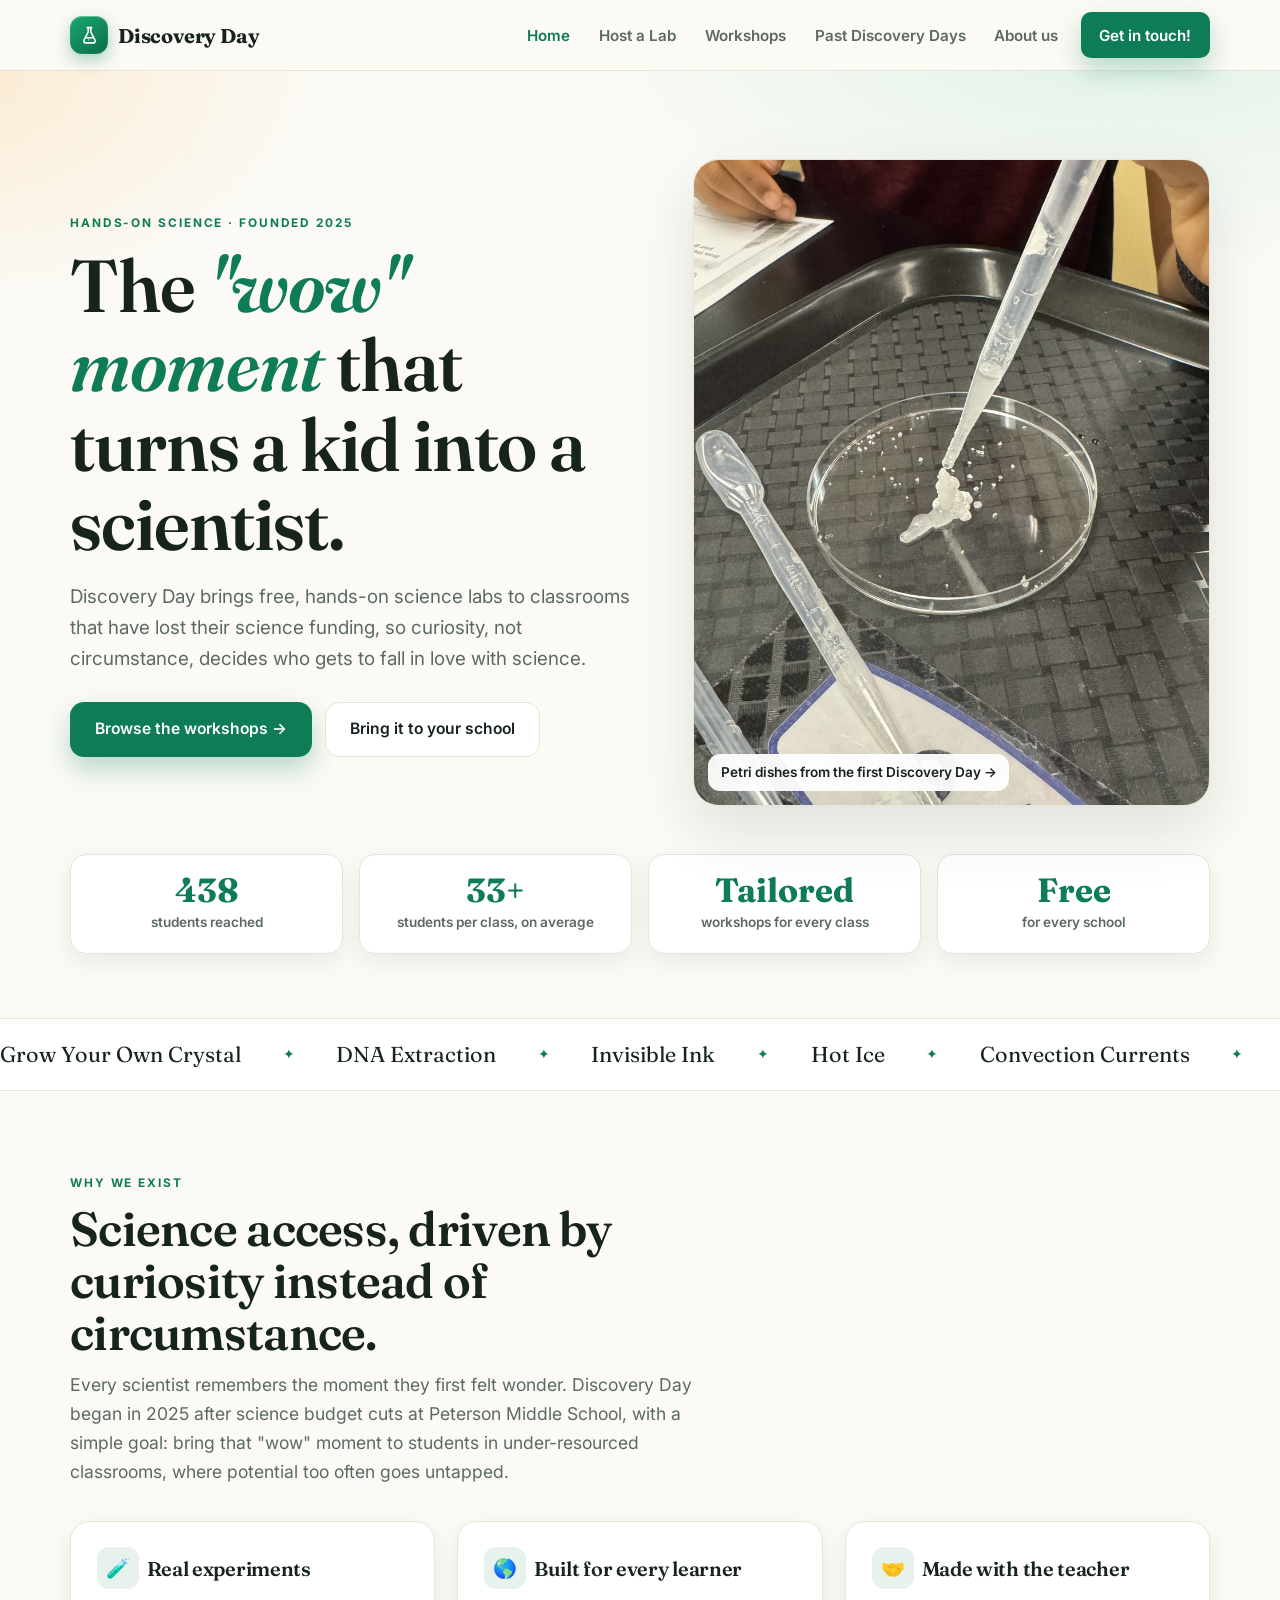
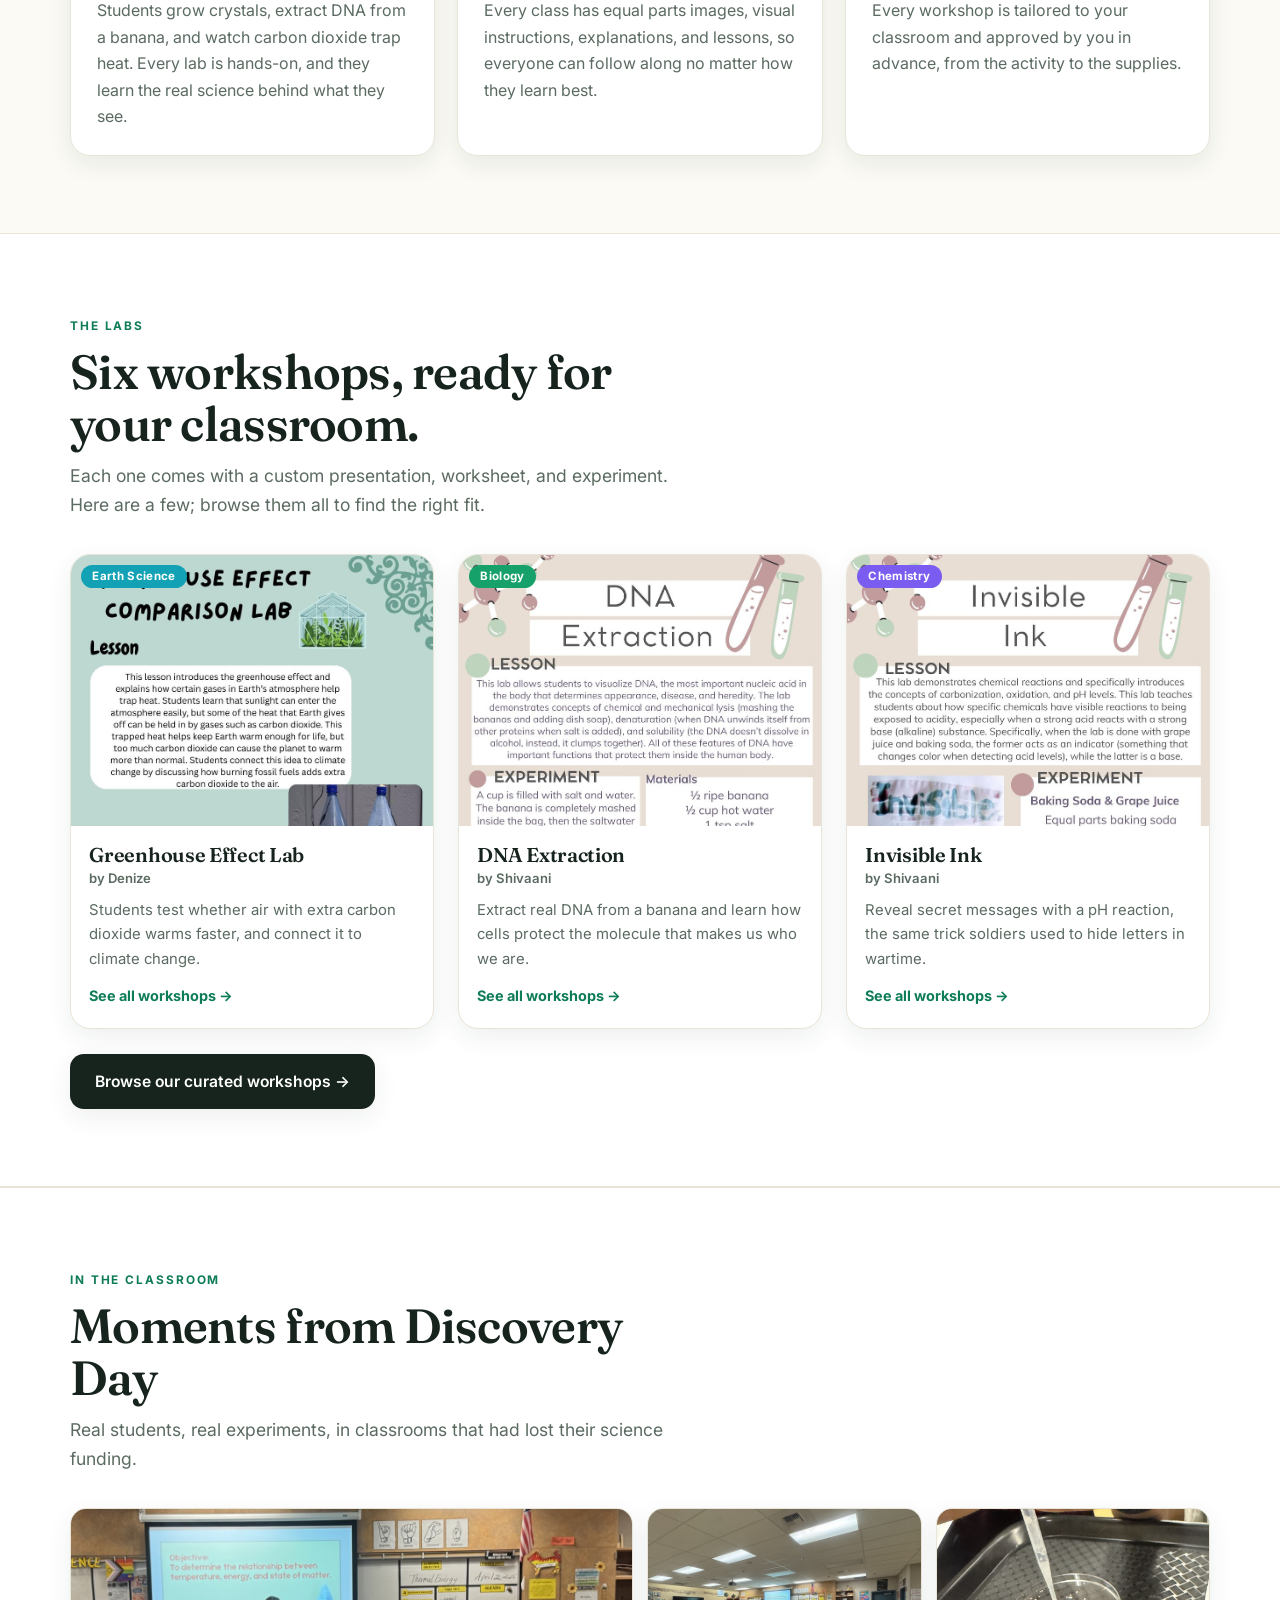
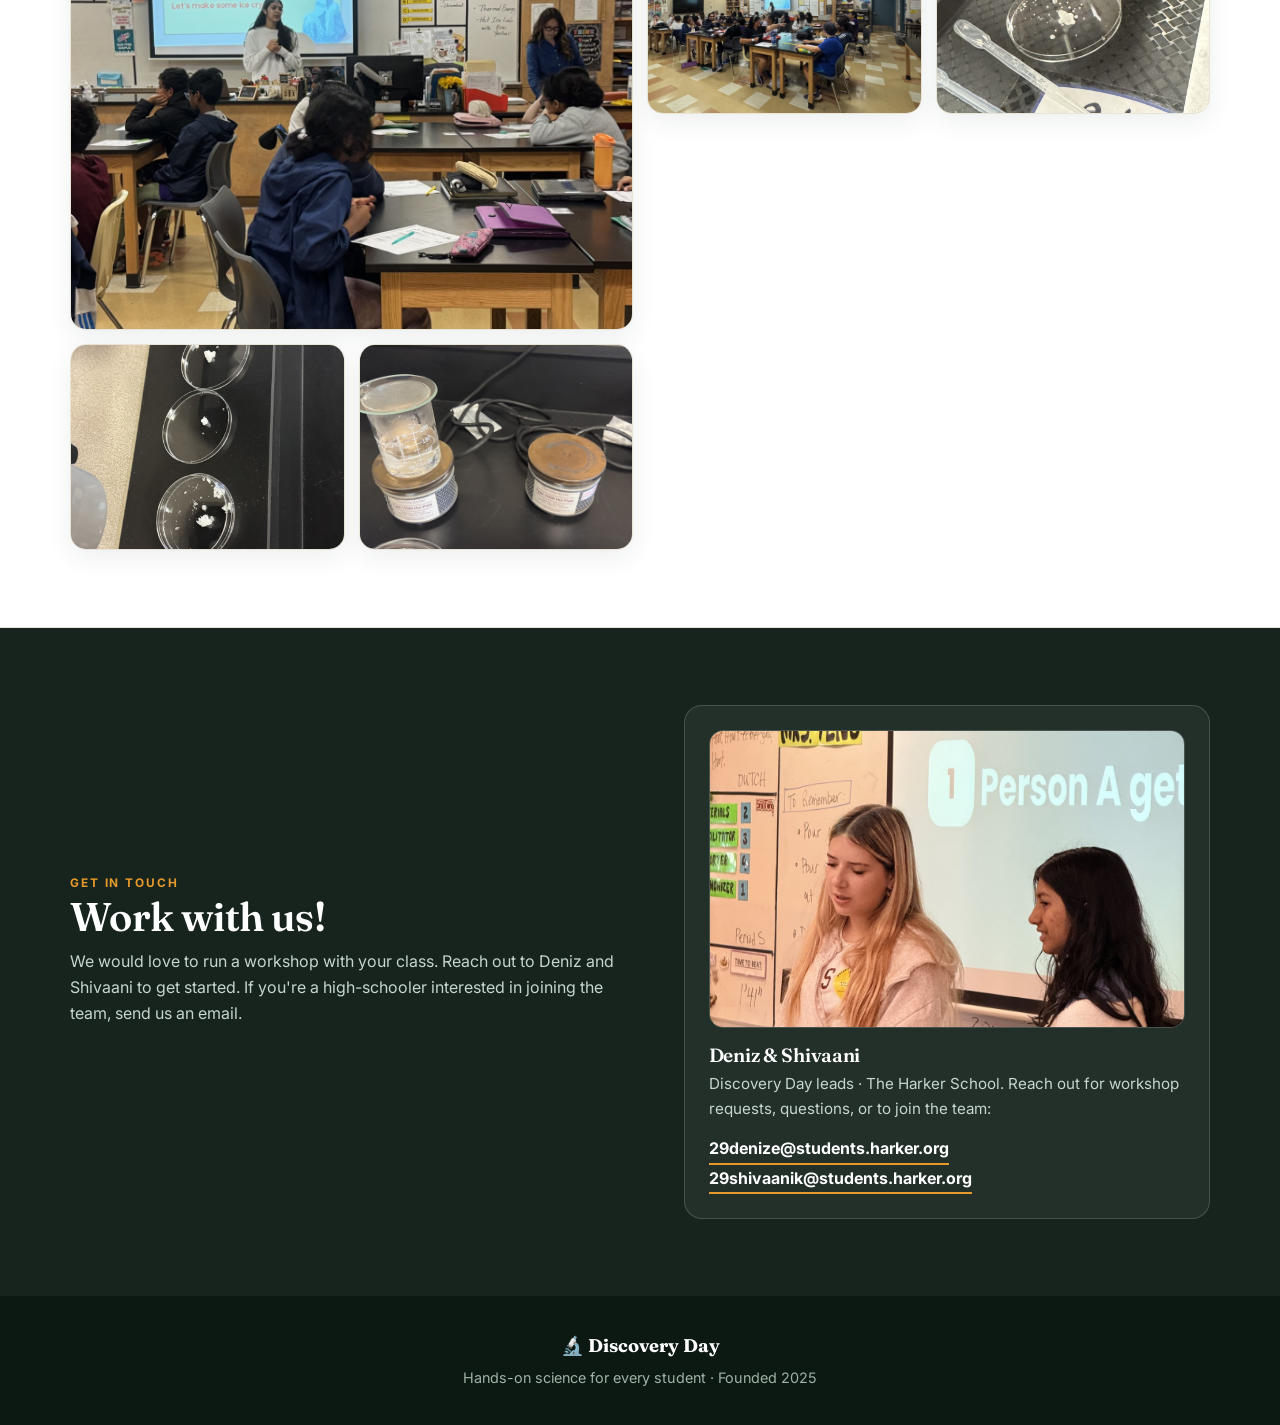
==== commit c5f0c832: "Update index.html" ====
--- a/index.html
+++ b/index.html
@@ -123,21 +123,6 @@
   </div>
 </section>
 
-<!-- HOW IT WORKS -->
-<section>
-  <div class="wrap">
-    <div class="sec-head reveal">
-      <span class="eyebrow">For teachers</span>
-      <h2>Bringing Discovery Day to your class is easy.</h2>
-    </div>
-    <div class="grid cols-3">
-      <div class="panel reveal"><h3><span class="iconbadge">1</span>Browse</h3><p>Look through the workshop catalog and pick a lab that fits your class, or ask for a custom one.</p></div>
-      <div class="panel reveal"><h3><span class="iconbadge">2</span>Plan together</h3><p>We build the presentation, worksheet, and experiment around your students and supplies, and you approve it all in advance.</p></div>
-      <div class="panel reveal"><h3><span class="iconbadge">3</span>We teach it</h3><p>Our team brings the materials and runs the workshop. Timing is flexible, and it is always free.</p></div>
-    </div>
-  </div>
-</section>
-
 <!-- CONTACT -->
 <section class="contact" id="contact">
   <div class="wrap contact-grid">
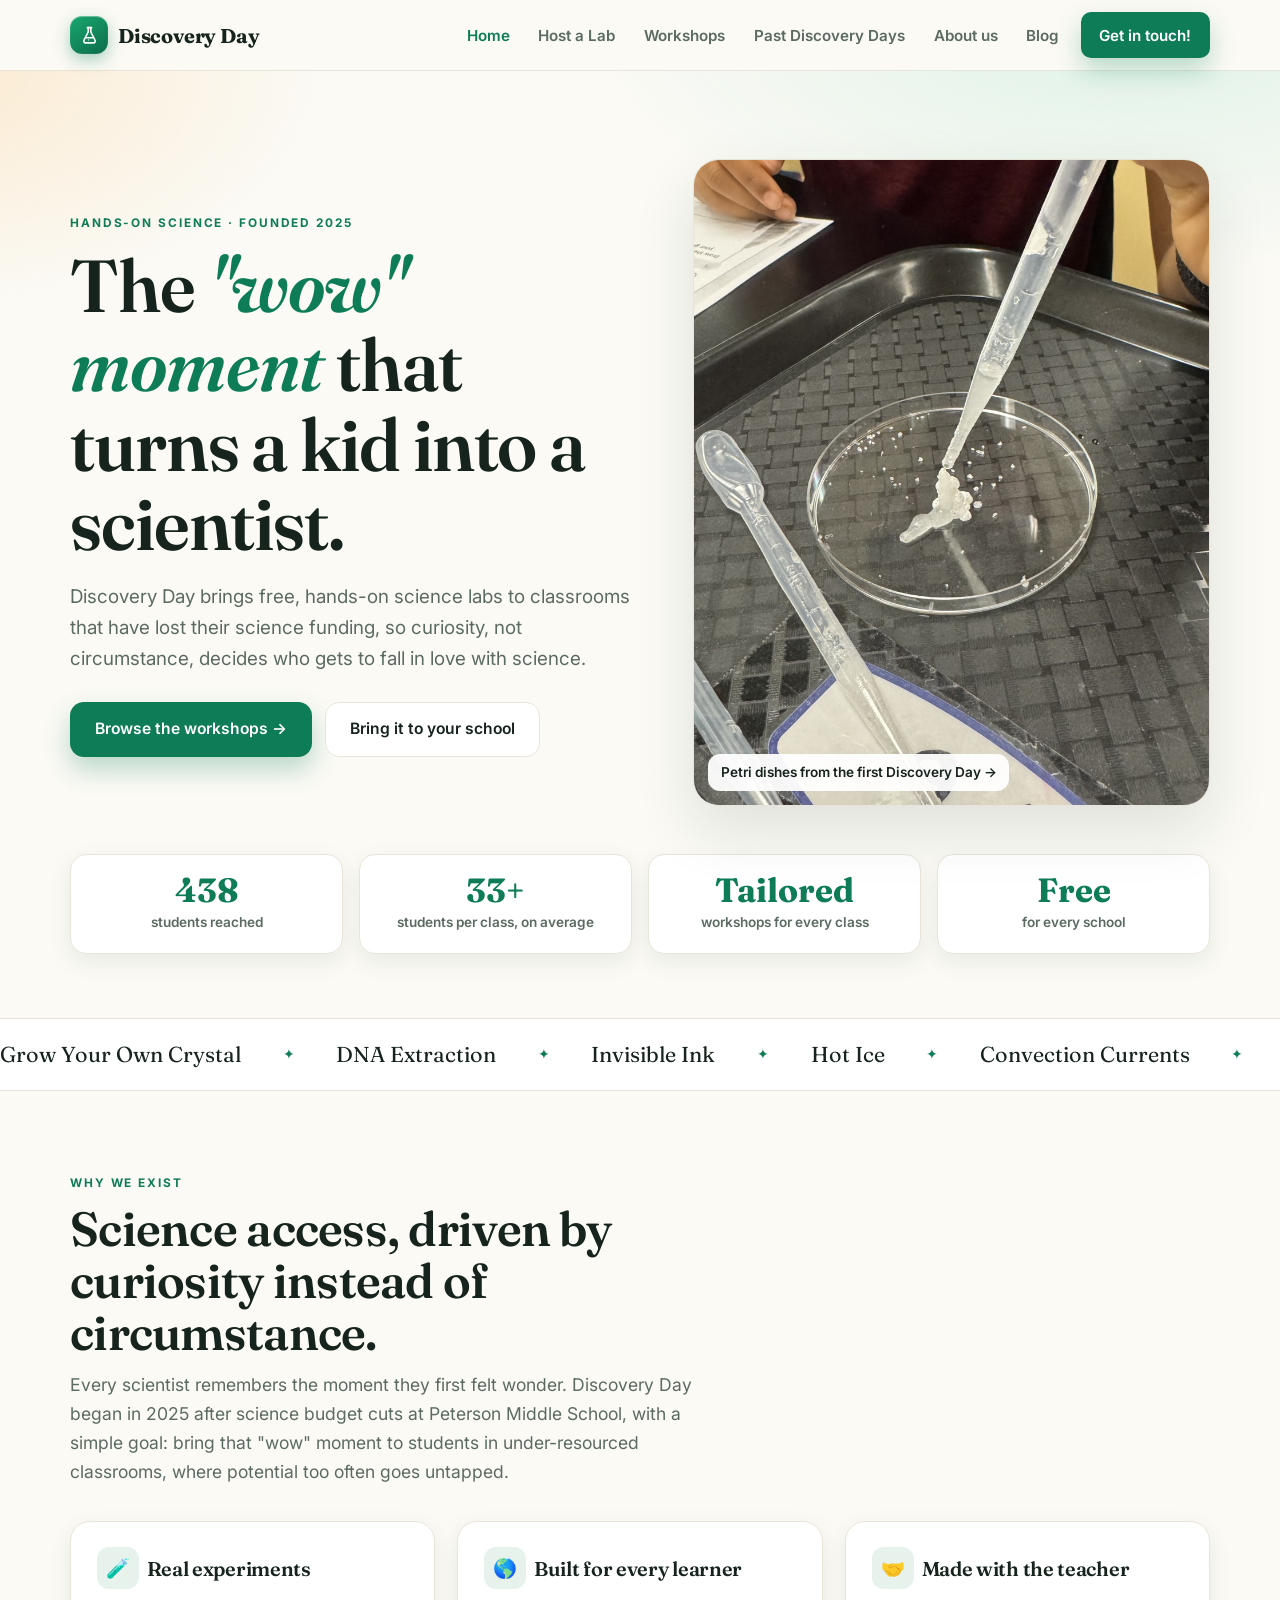
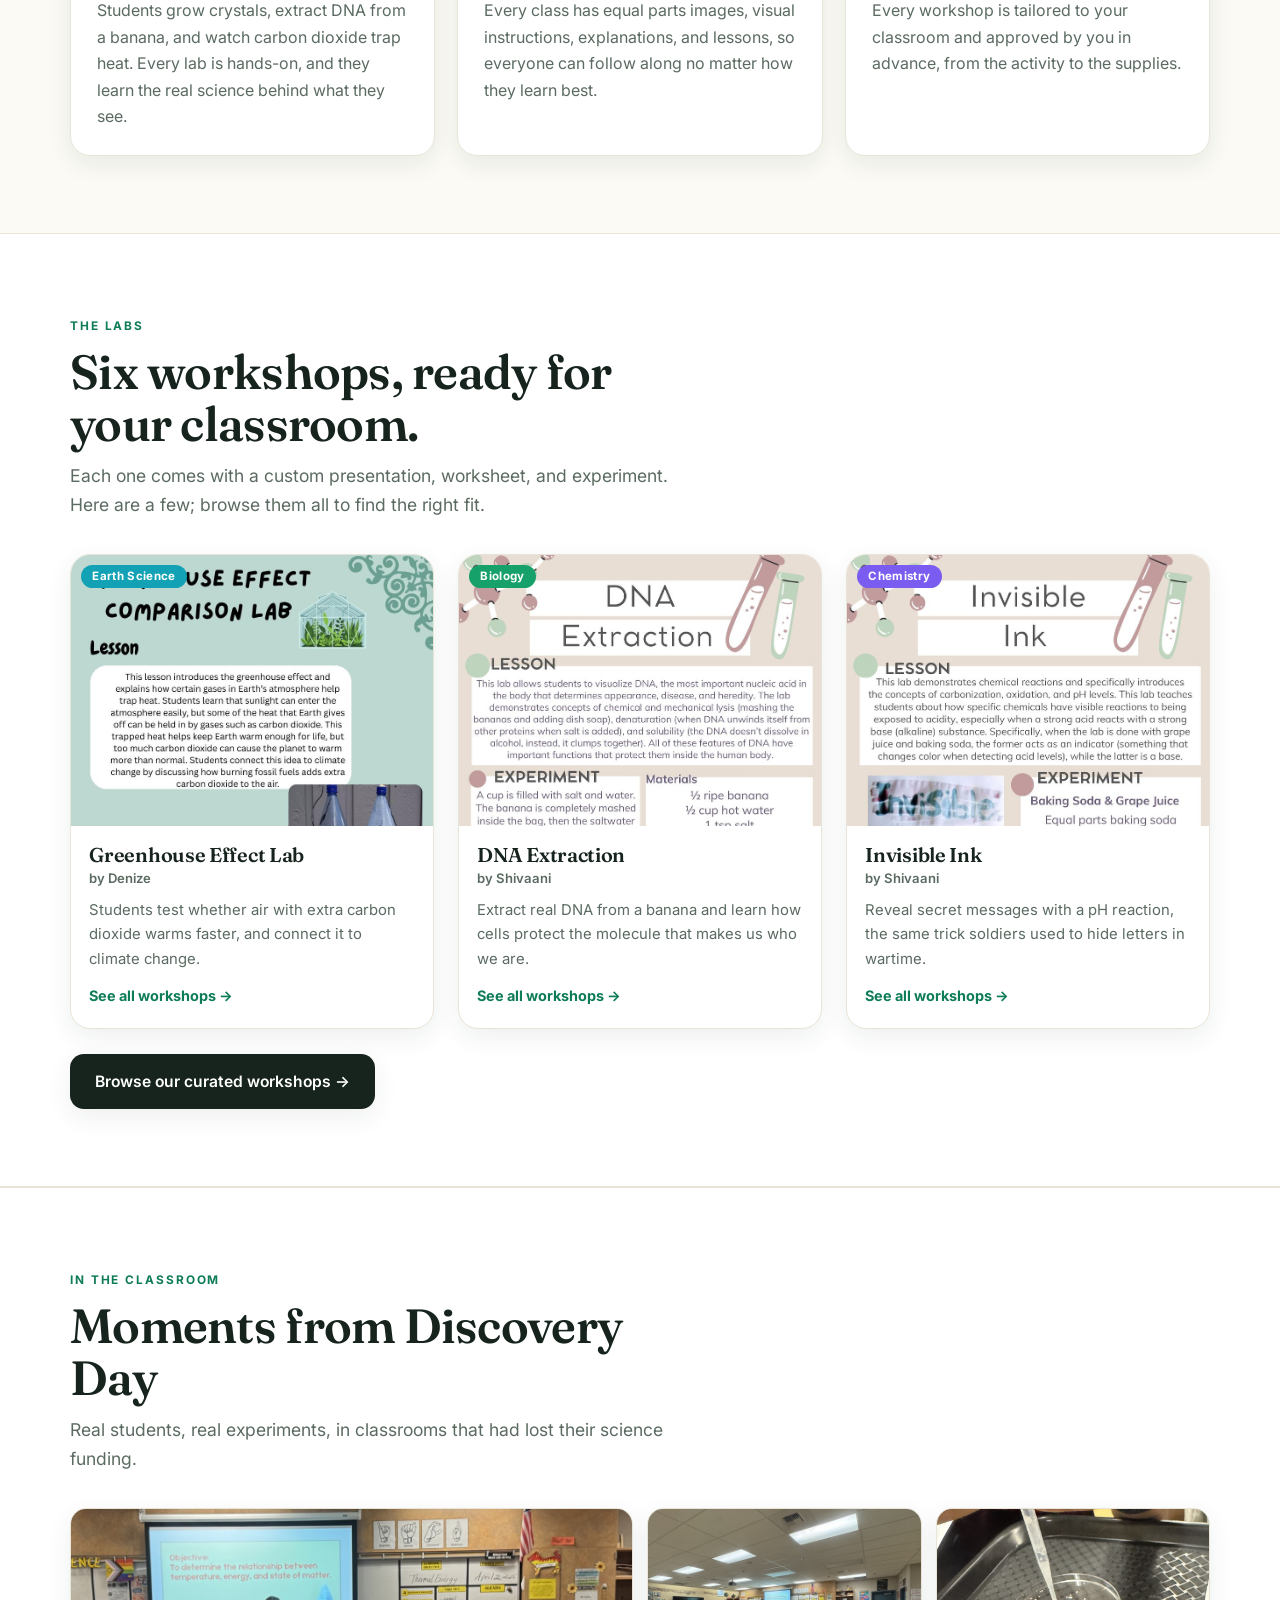
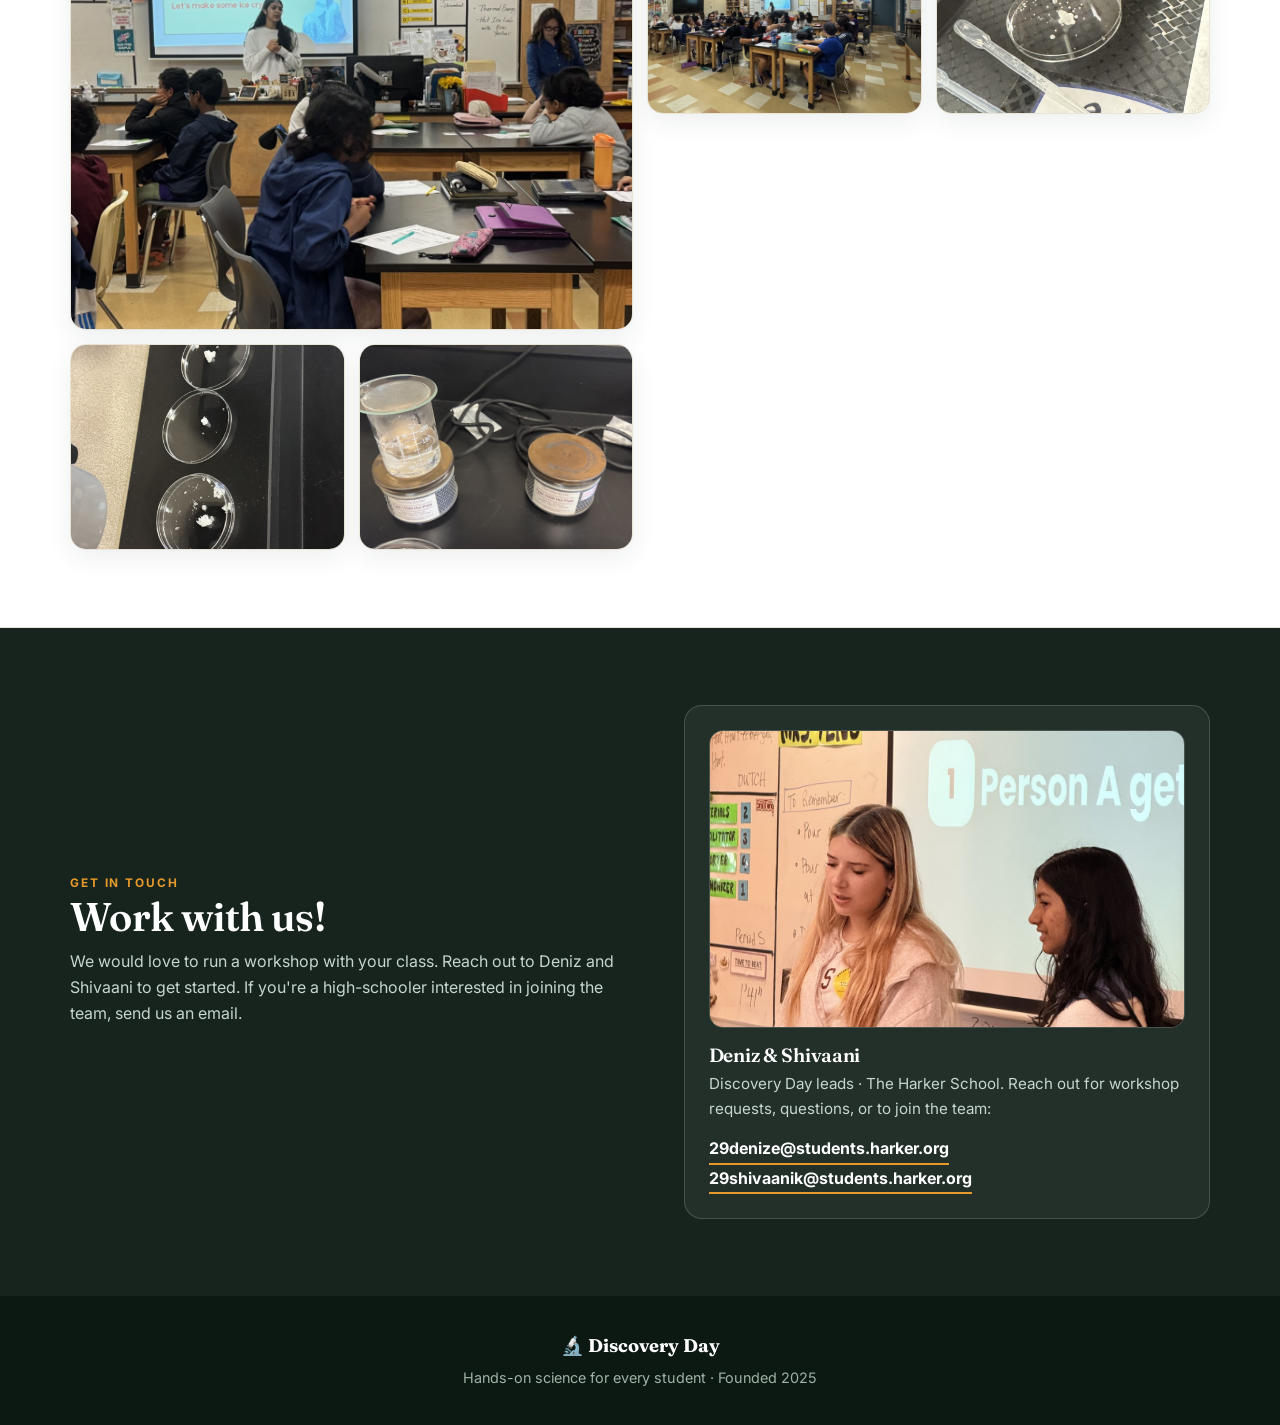
==== commit aabb97ca: "Update index.html" ====
--- a/index.html
+++ b/index.html
@@ -18,13 +18,14 @@
     <a class="brand" href="index.html"><span class="mark"><svg viewBox="0 0 24 24" fill="none" stroke="#fff" stroke-width="1.8" stroke-linecap="round" stroke-linejoin="round" aria-hidden="true"><path d="M9.5 3h5"/><path d="M10.5 3v5L5.7 17.4A2 2 0 0 0 7.5 20.4h9a2 2 0 0 0 1.8-3L13.5 8V3"/><path d="M8 14.5h8"/><circle cx="11" cy="17" r=".7" fill="#fff" stroke="none"/></svg></span> Discovery Day</a>
     <button class="menu-btn" id="menuBtn" aria-label="Menu">☰</button>
     <nav class="links" id="links">
-      <a href="index.html" class="active">Home</a>
-      <a href="host-a-lab.html">Host a Lab</a>
-      <a href="workshops.html">Workshops</a>
-      <a href="past.html">Past Discovery Days</a>
-      <a href="about.html">About us</a>
-      <a href="#contact" class="btn btn-green">Get in touch!</a>
-    </nav>
+  <a href="index.html" class="active">Home</a>
+  <a href="host-a-lab.html">Host a Lab</a>
+  <a href="workshops.html">Workshops</a>
+  <a href="past.html">Past Discovery Days</a>
+  <a href="about.html">About us</a>
+  <a href="blog.html">Blog</a>
+  <a href="#contact" class="btn btn-green">Get in touch!</a>
+</nav>
   </div>
 </header>
 
--- a/styles.css
+++ b/styles.css
@@ -310,27 +310,38 @@
   gap: 40px;
   max-width: 1200px;
   margin: 0 auto;
-  padding: 40px 20px;
-  color: #ffffff;
+  padding: 20px 20px 40px;
+  color: #1a2e26;
 }
 
 .content-left {
-  flex: 1.2;
+  flex: 1;
+  min-width: 0;
 }
 
 .content-right {
-  flex: 0.8;
-}
-
-.subheading {
-  color: #d4a373;
-  font-size: 0.9rem;
-  font-weight: bold;
-  letter-spacing: 1px;
-}
-
-.description-section, .instructions-section {
-  margin-top: 30px;
+  flex: 0 0 420px;
+}
+
+.content-left h1 {
+  margin-top: 0 !important;
+  margin-bottom: 5px !important;
+}
+
+.description-section {
+  margin-top: 0 !important;
+  margin-bottom: 10px !important;
+}
+
+.description-section h2 {
+  margin-top: 0 !important;
+  margin-bottom: 4px !important;
+}
+
+.description-section p {
+  margin-top: 0 !important;
+  margin-bottom: 0 !important;
+  line-height: 1.5;
 }
 
 .steps-list {
@@ -364,3 +375,25 @@
     flex-direction: column;
   }
 }
+
+.email-list {
+  display: flex;
+  flex-direction: column;
+  gap: 12px;
+  align-items: flex-start;
+}
+
+.email-list .mail {
+  display: block;
+}
+
+.blog-empty-box {
+  background-color: #1a2e26;
+  color: #ffffff;
+  padding: 40px;
+  border-radius: 12px;
+  text-align: center;
+  font-size: 1.25rem;
+  font-family: 'Inter', system-ui, sans-serif;
+  box-shadow: 0 4px 12px rgba(0, 0, 0, 0.05);
+}
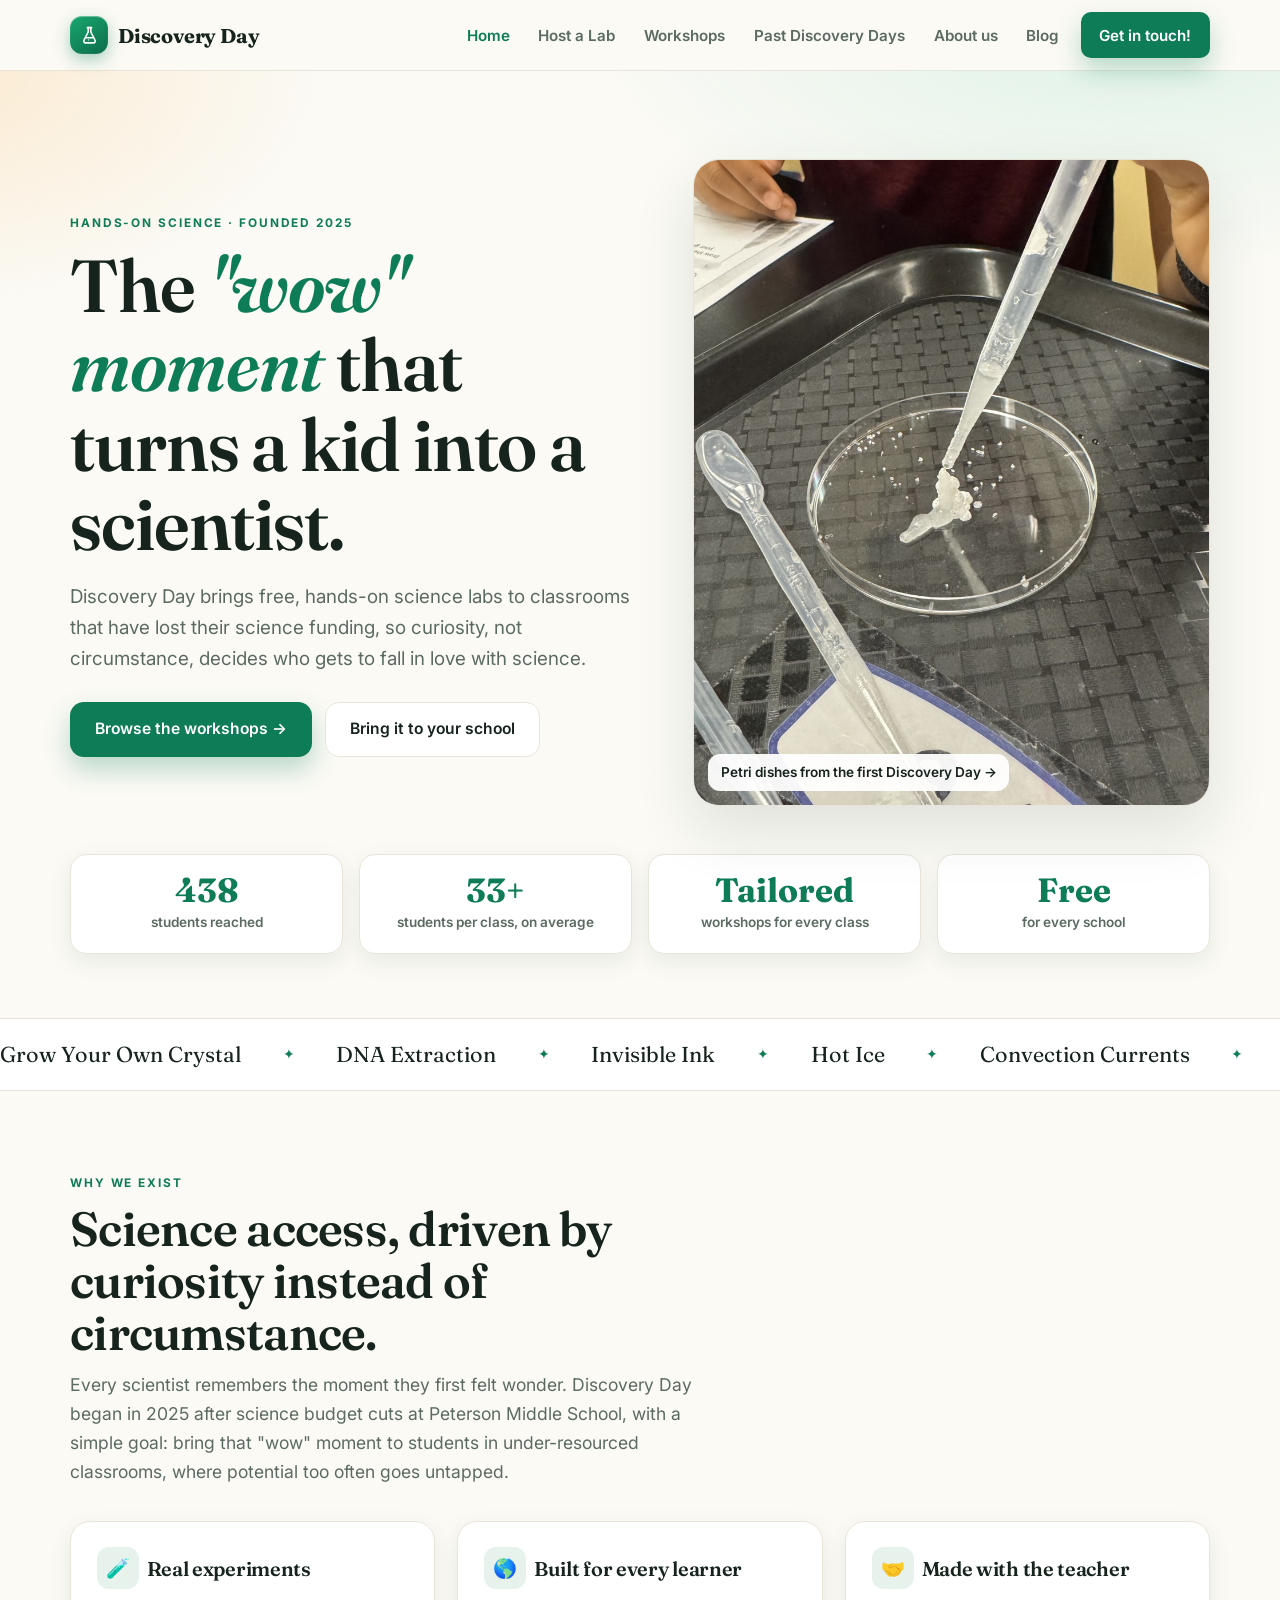
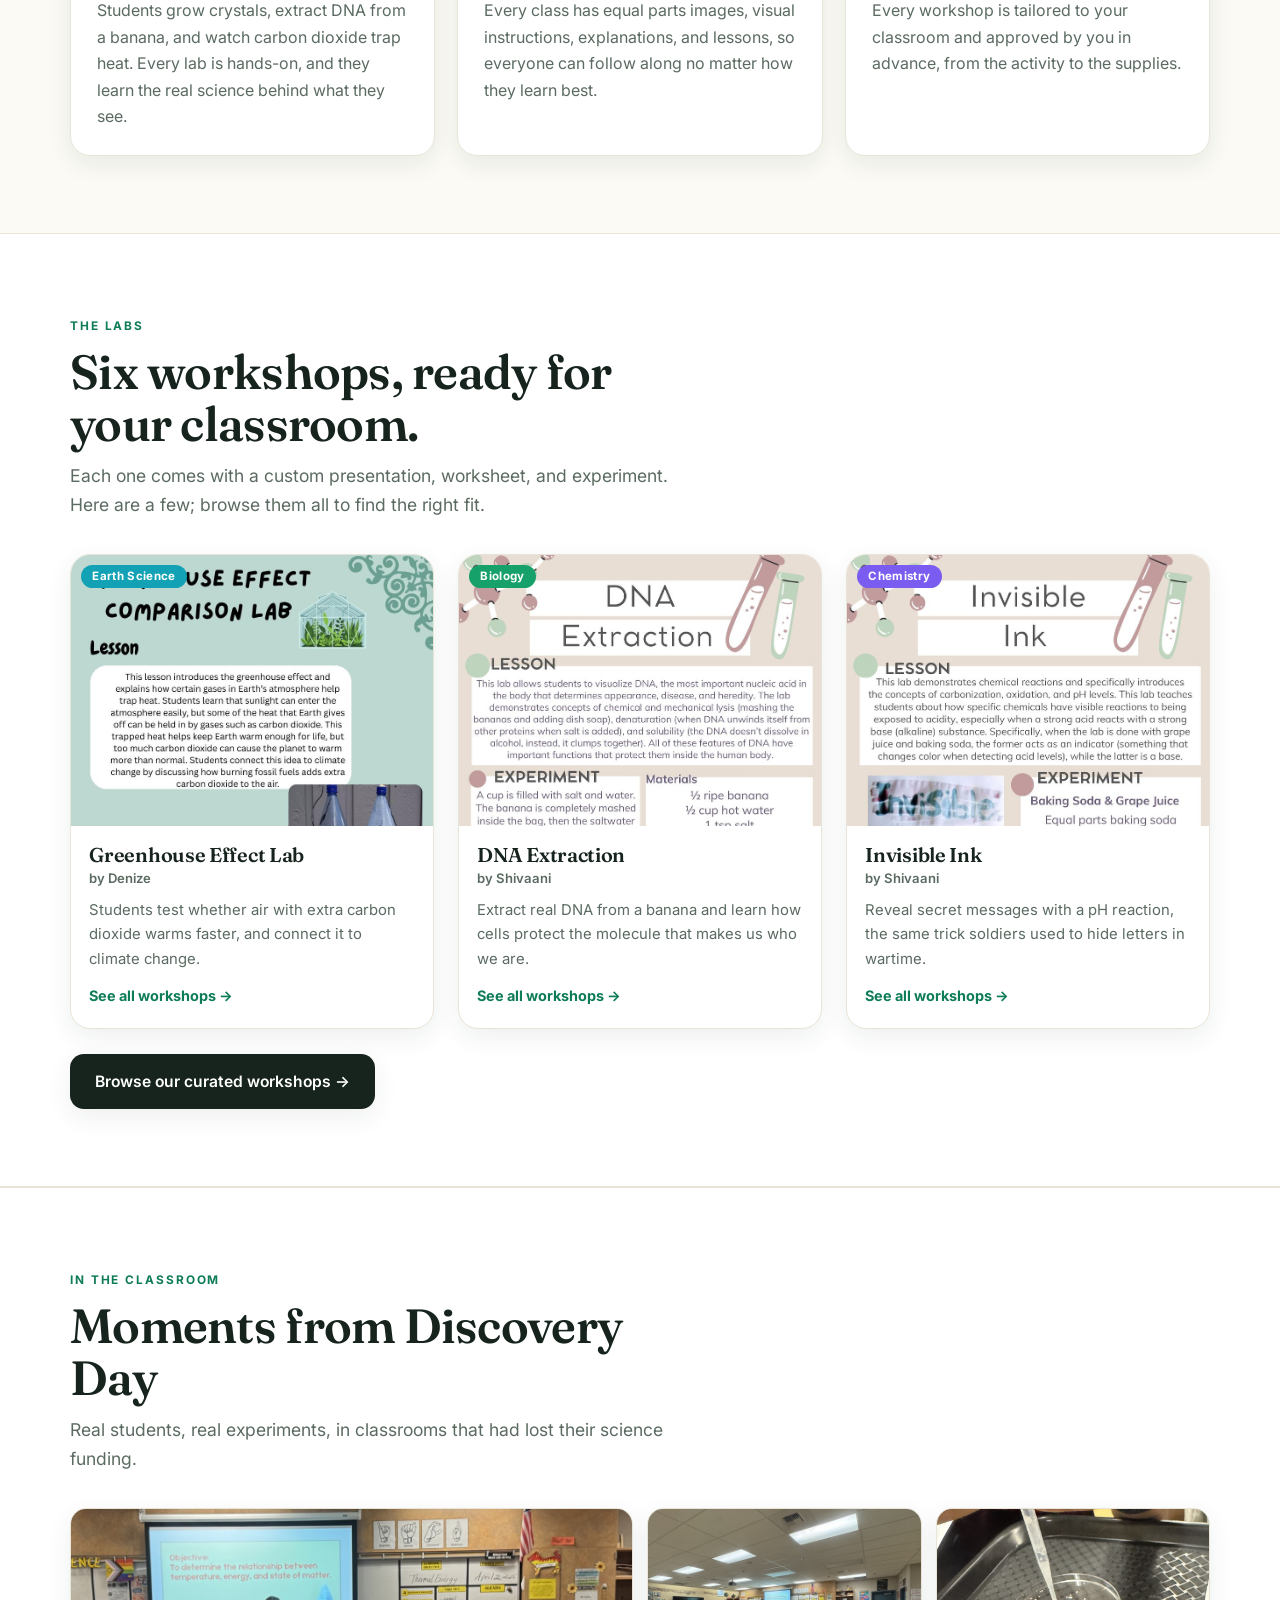
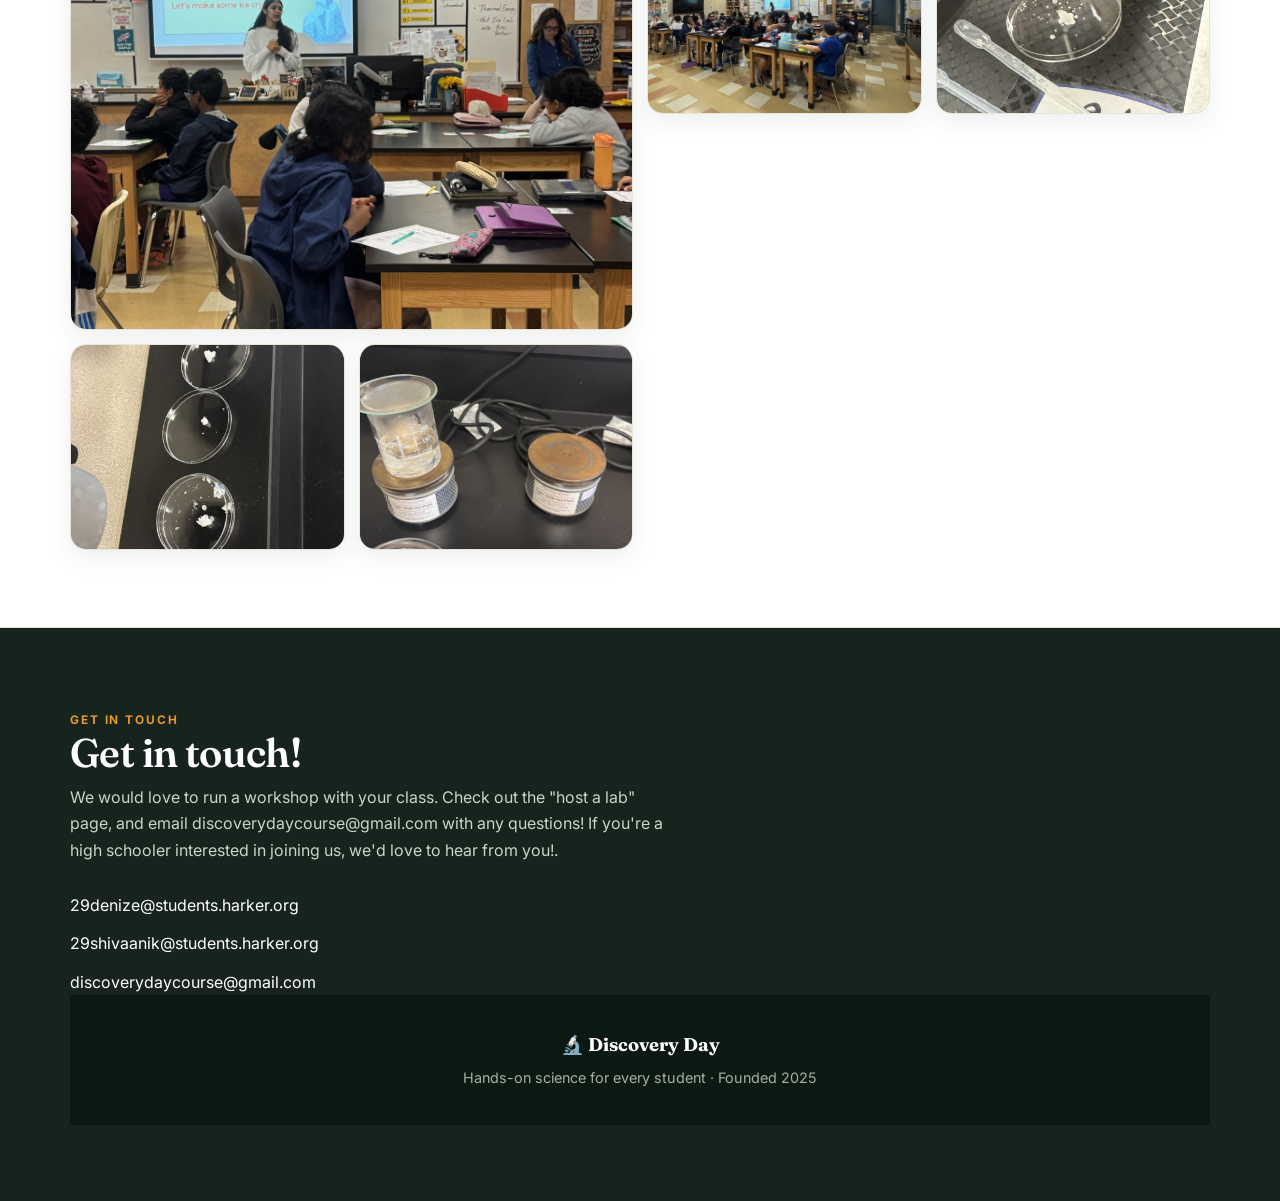
==== commit 28579d28: "Update index.html" ====
--- a/index.html
+++ b/index.html
@@ -129,18 +129,14 @@
   <div class="wrap contact-grid">
     <div>
       <span class="eyebrow" style="color:var(--amber)">Get in touch</span>
-      <h2>Work with us!</h2>
-      <p class="sub">We would love to run a workshop with your class. Reach out to Deniz and Shivaani to get started. If you're a high-schooler interested in joining the team, send us an email.</p>
-    </div>
-    <div class="ccard">
-      <img class="leads-photo" src="images/teach-leads.jpg" alt="Deniz and Shivaani, the Discovery Day leads, teaching" />
-      <h3>Deniz &amp; Shivaani</h3>
-      <p>Discovery Day leads · The Harker School. Reach out for workshop requests, questions, or to join the team:</p>
-      <a class="mail" href="mailto:29denize@students.harker.org">29denize@students.harker.org</a>
-      <a class="mail" href="mailto:29shivaanik@students.harker.org">29shivaanik@students.harker.org</a>
-    </div>
-  </div>
-</section>
+      <h2>Get in touch!</h2>
+      <p class="sub">We would love to run a workshop with your class. Check out the "host a lab" page, and email discoverydaycourse@gmail.com with any questions! 
+        If you're a high schooler interested in joining us, we'd love to hear from you!.</p>
+  <div class="email-list">
+ <a class="mail" href="mailto:29denize@students.harker.org">29denize@students.harker.org</a>
+ <a class="mail" href="mailto:29shivaanik@students.harker.org">29shivaanik@students.harker.org</a>
+ <a class="mail" href="mailto:discoverydaycourse@gmail.com">discoverydaycourse@gmail.com</a>
+</div>
 
 <footer><div class="wrap"><div class="fb">🔬 Discovery Day</div><p>Hands-on science for every student · Founded 2025</p></div></footer>
 
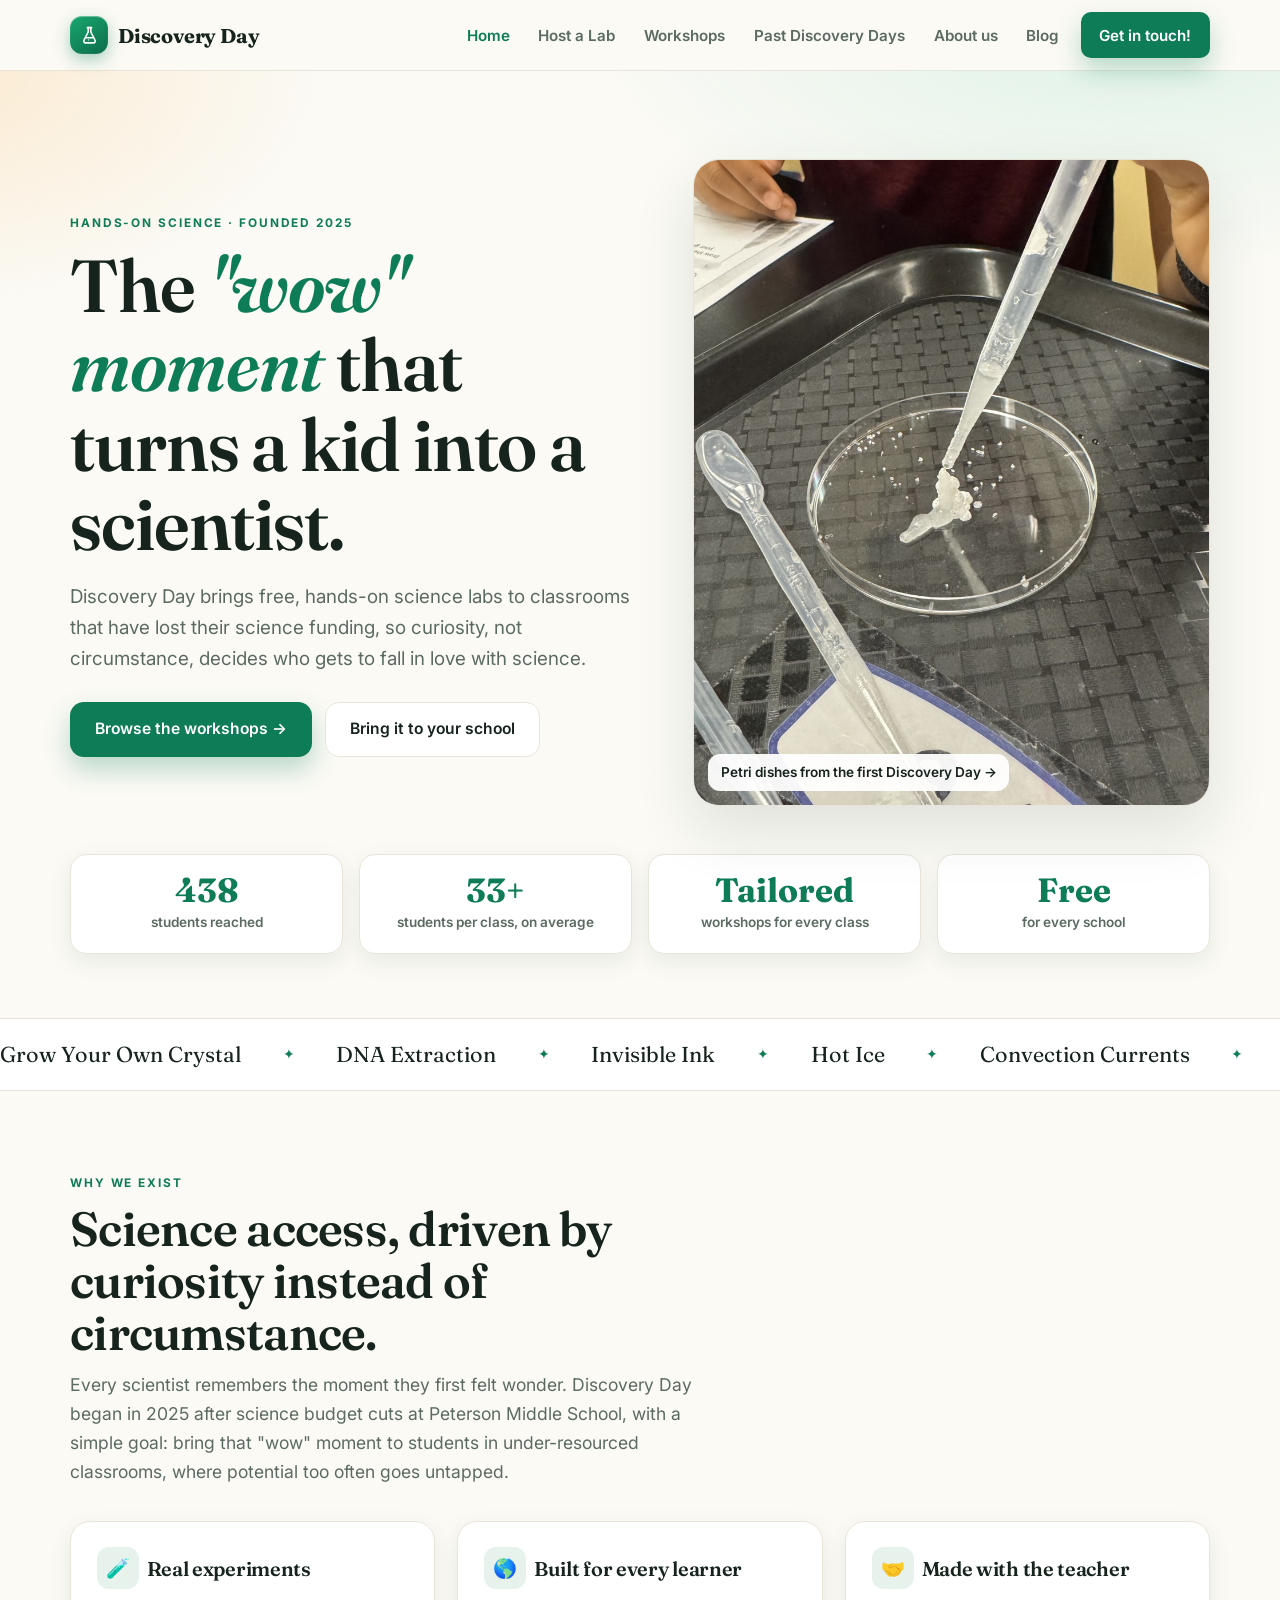
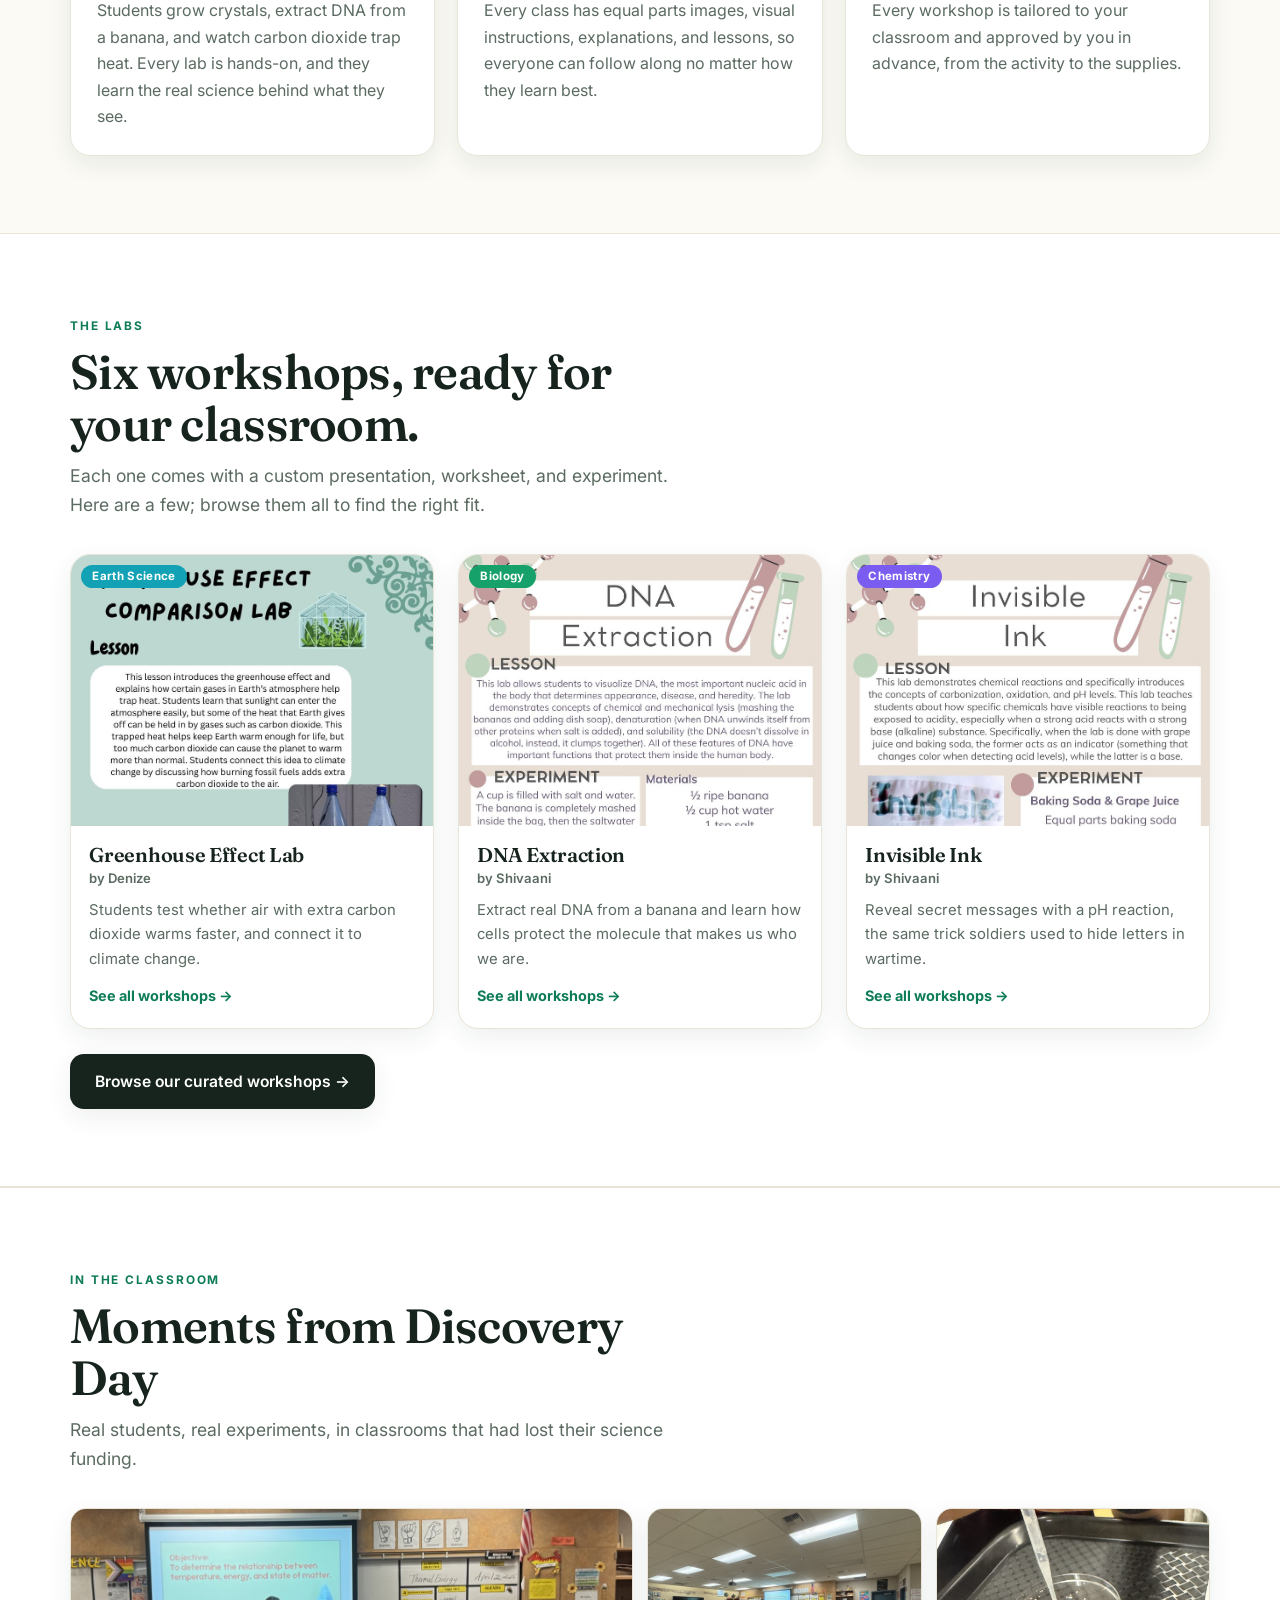
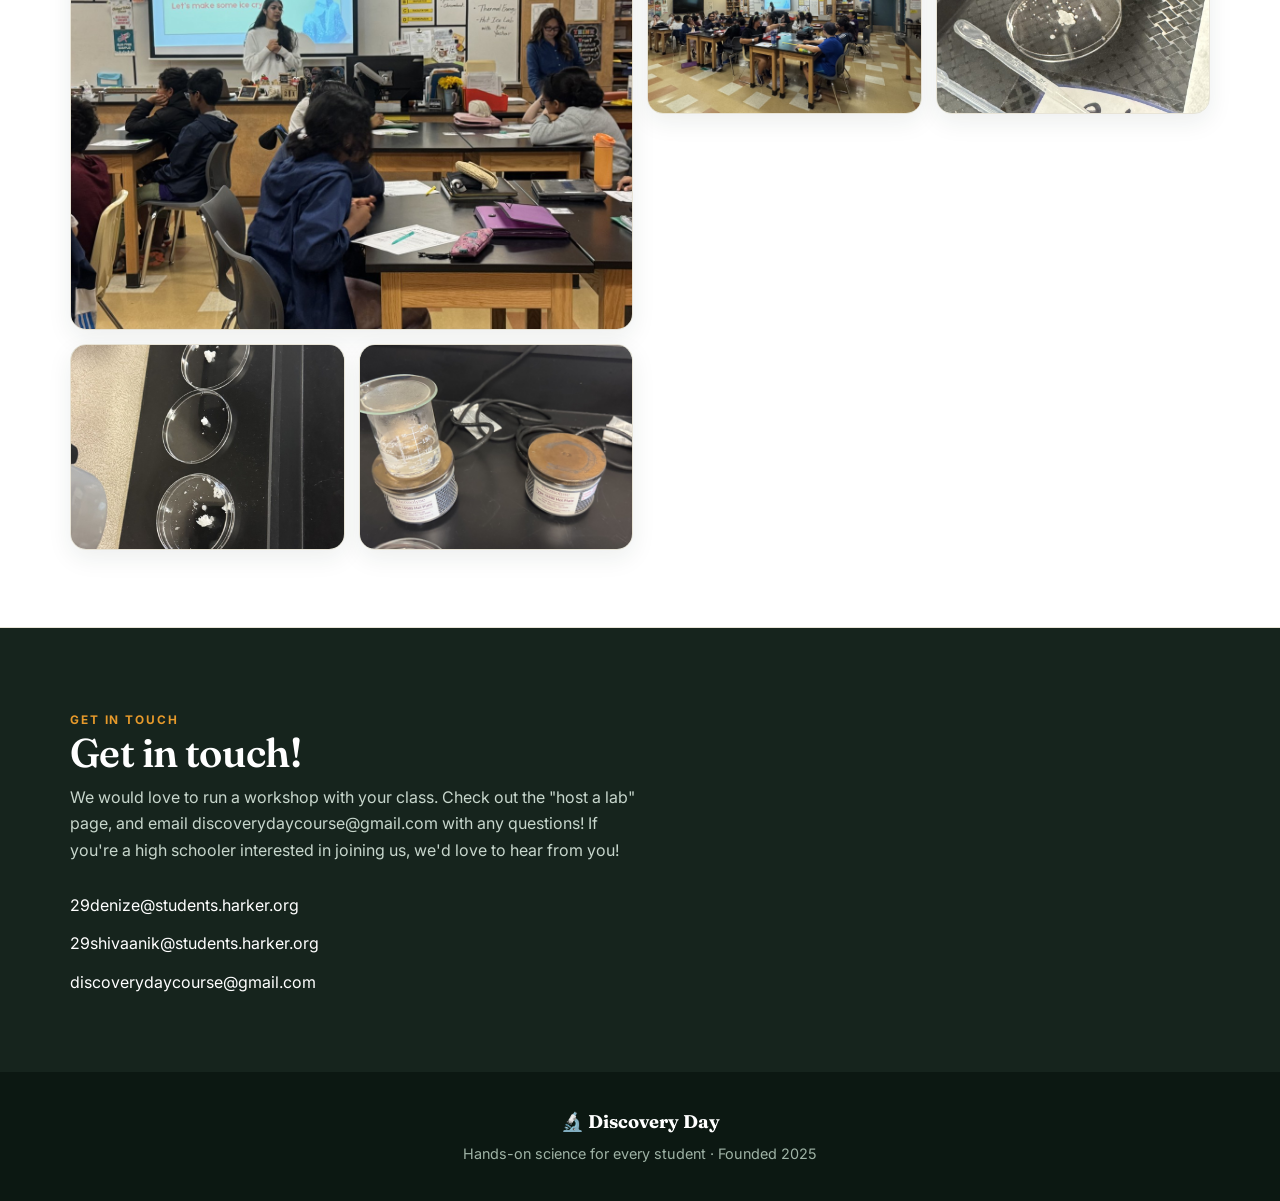
==== commit 437e2952: "Update index.html" ====
--- a/index.html
+++ b/index.html
@@ -2,9 +2,9 @@
 <html lang="en" class="no-js">
 <head>
 <meta charset="UTF-8" />
-<meta name="viewport" content="width=device-width, initial-scale=1.0" />
+<meta name="viewport" content="width=device-width, initial-scale=1.0" /> 
 <title>Discovery Day — Hands-on science for every student</title>
-<meta name="description" content="Discovery Day brings free, hands-on science workshops to under-resourced classrooms. Founded after science budget cuts at Peterson Middle School. Browse the labs and bring one to your students." />
+<meta name="description" content="Discovery Day works with teachers to bring hands-on science labs to Bay Area elementary and middle schools so that funding or accessibility never has to prevent a student from pursuing their interests in science. Browse our website to see whether it's a fit for your students!" />
 <link rel="preconnect" href="https://fonts.googleapis.com" />
 <link rel="preconnect" href="https://fonts.gstatic.com" crossorigin />
 <link href="https://fonts.googleapis.com/css2?family=Fraunces:ital,opsz,wght@0,9..144,500;0,9..144,600;1,9..144,500&family=Inter:wght@400;500;600;700&display=swap" rel="stylesheet" />
@@ -130,15 +130,25 @@
     <div>
       <span class="eyebrow" style="color:var(--amber)">Get in touch</span>
       <h2>Get in touch!</h2>
-      <p class="sub">We would love to run a workshop with your class. Check out the "host a lab" page, and email discoverydaycourse@gmail.com with any questions! 
-        If you're a high schooler interested in joining us, we'd love to hear from you!.</p>
-  <div class="email-list">
- <a class="mail" href="mailto:29denize@students.harker.org">29denize@students.harker.org</a>
- <a class="mail" href="mailto:29shivaanik@students.harker.org">29shivaanik@students.harker.org</a>
- <a class="mail" href="mailto:discoverydaycourse@gmail.com">discoverydaycourse@gmail.com</a>
-</div>
+      <p class="sub">
+        We would love to run a workshop with your class. Check out the "host a lab" page, and email discoverydaycourse@gmail.com with any questions! 
+        If you're a high schooler interested in joining us, we'd love to hear from you!
+      </p>
+      <div class="email-list">
+        <a class="mail" href="mailto:29denize@students.harker.org">29denize@students.harker.org</a>
+        <a class="mail" href="mailto:29shivaanik@students.harker.org">29shivaanik@students.harker.org</a>
+        <a class="mail" href="mailto:discoverydaycourse@gmail.com">discoverydaycourse@gmail.com</a>
+      </div>
+    </div>
+  </div>
+</section>
 
-<footer><div class="wrap"><div class="fb">🔬 Discovery Day</div><p>Hands-on science for every student · Founded 2025</p></div></footer>
+<footer>
+  <div class="wrap">
+    <div class="fb">🔬 Discovery Day</div>
+    <p>Hands-on science for every student · Founded 2025</p>
+  </div>
+</footer>
 
 <script src="app.js"></script>
 </body>
--- a/styles.css
+++ b/styles.css
@@ -167,7 +167,7 @@
 .wcard-custom p{color:#DEF1E7;font-size:.96rem;margin-bottom:1.2rem}
 .wcard-custom a{align-self:flex-start;background:#fff;color:var(--green-d);font-weight:700;padding:.6rem 1.05rem;border-radius:11px;font-size:.9rem;transition:transform .15s ease}
 .wcard-custom a:hover{transform:translateY(-2px)}
-.bio-photo{width:100%;aspect-ratio:4/5;object-fit:cover;object-position:center 28%;border-radius:14px;margin-bottom:1rem;border:1px solid var(--line)}
+.bio-photo{width:220px;max-width:100%;aspect-ratio:4/5;object-fit:cover;object-position:center 28%;border-radius:14px;margin:0 auto 1rem auto;border:1px solid var(--line)}
 
 /* past discovery days: preview cards + detail modal */
 .timeline{position:relative;max-width:820px;margin:0 auto}
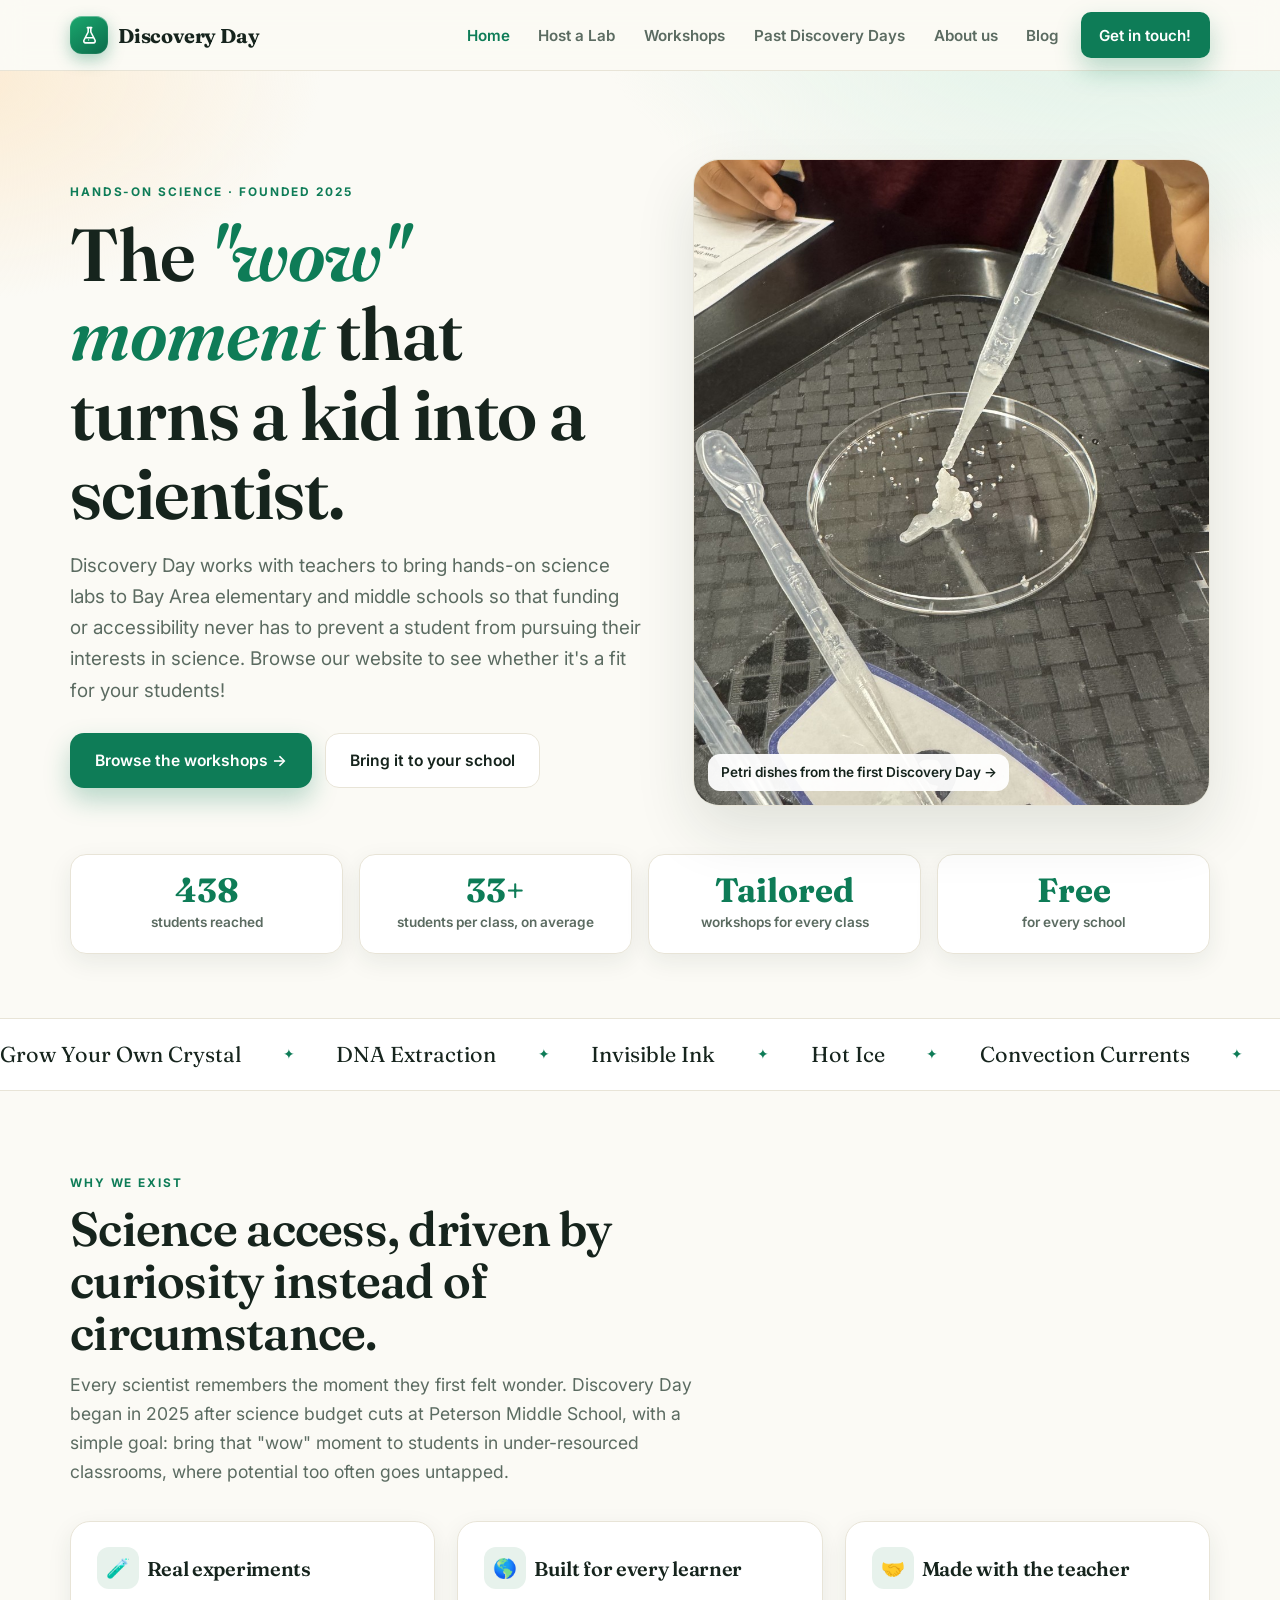
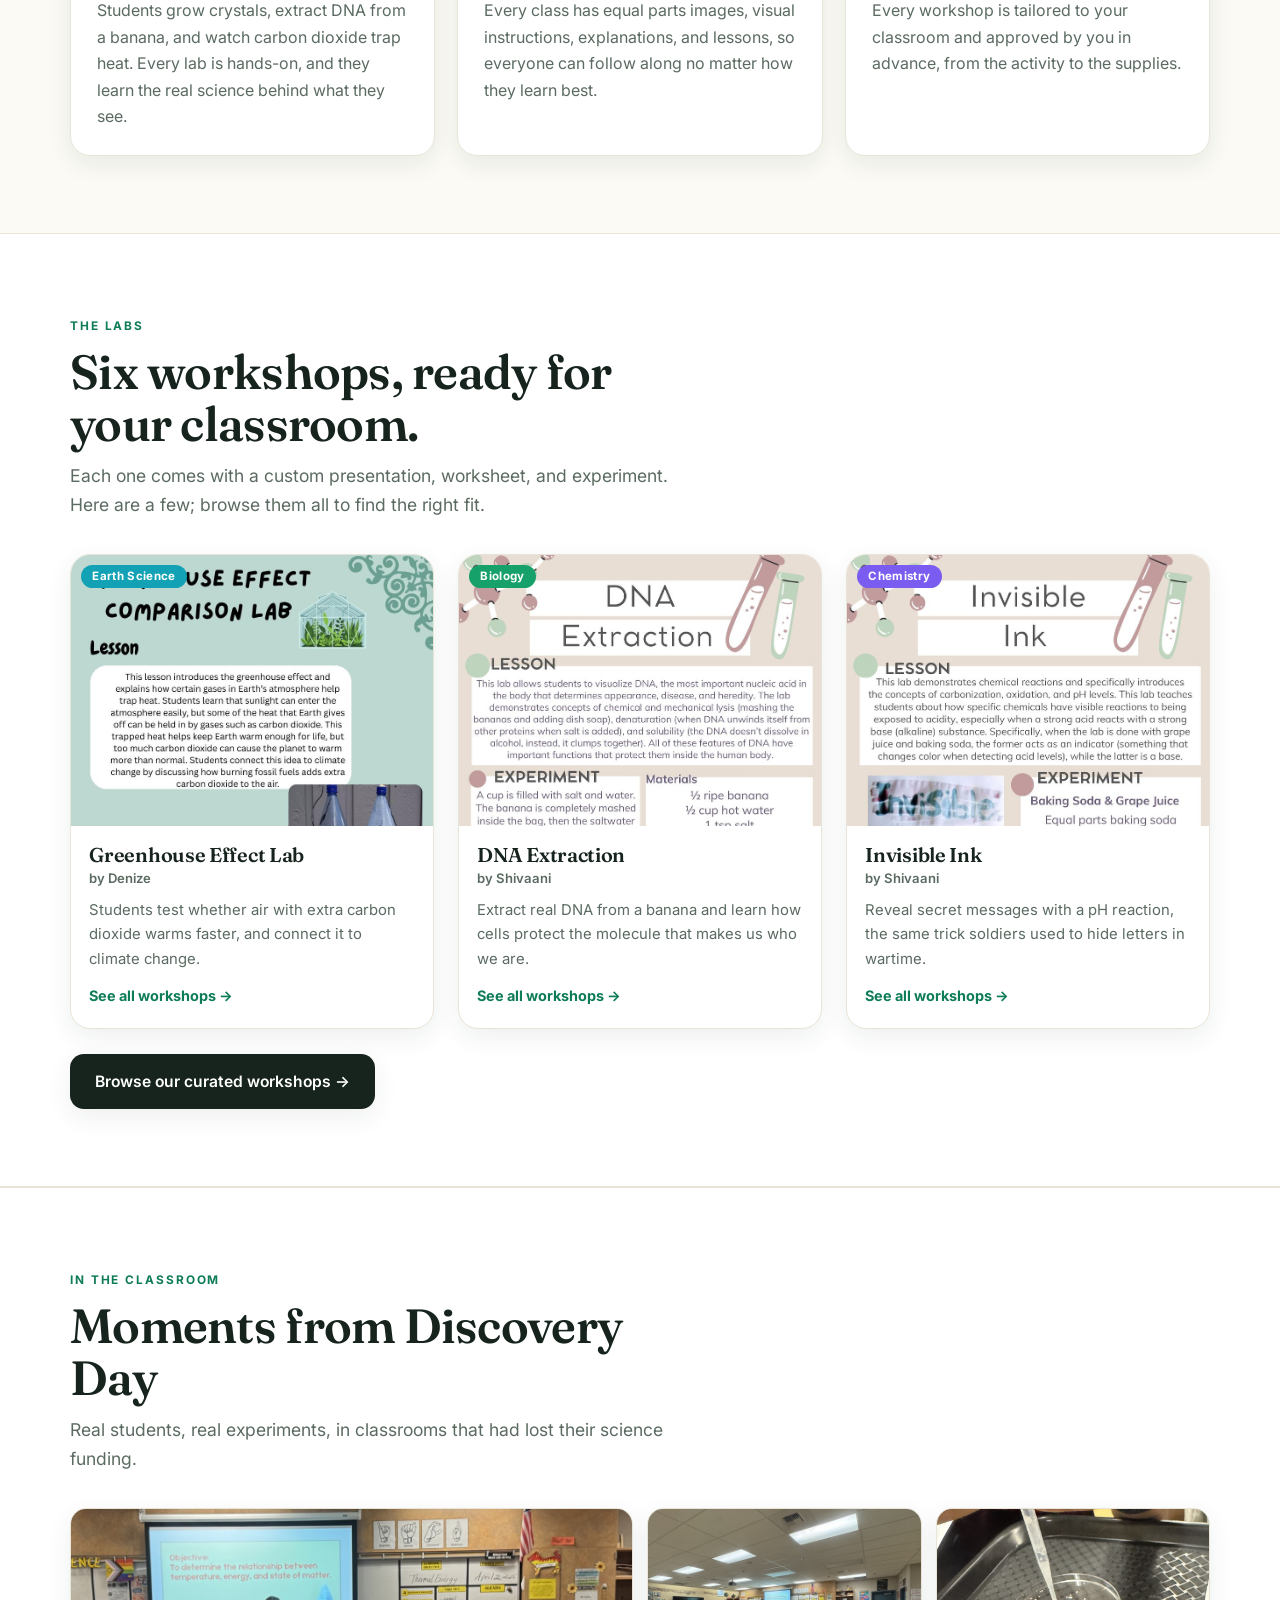
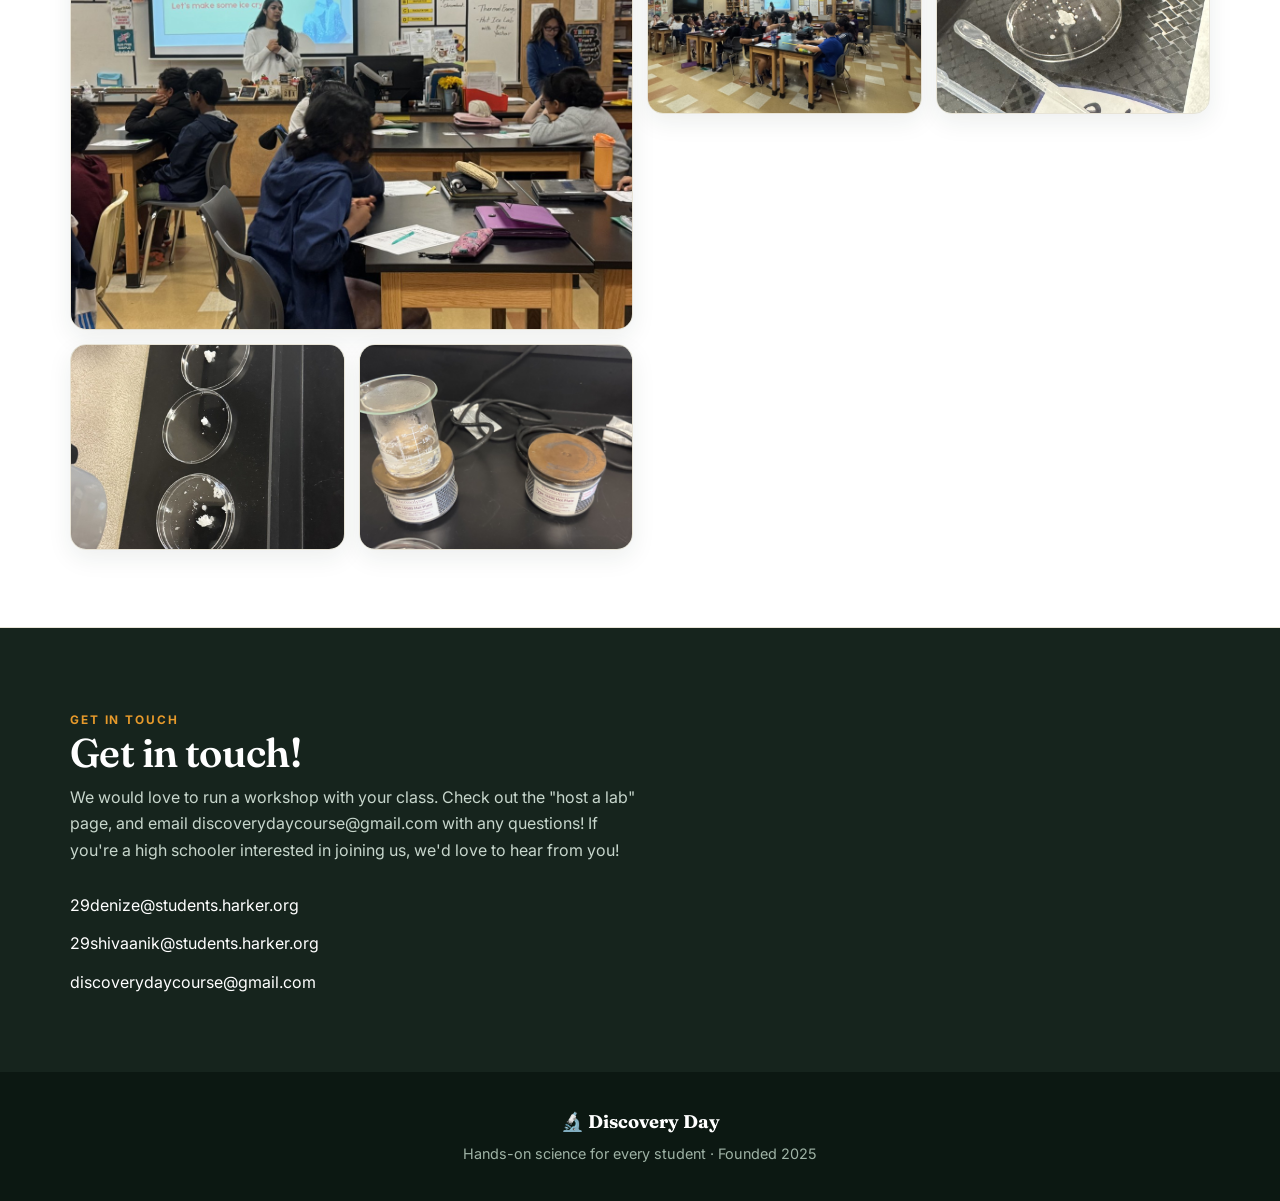
==== commit 57a1e469: "Update index.html" ====
--- a/index.html
+++ b/index.html
@@ -35,7 +35,7 @@
     <div>
       <span class="eyebrow">Hands-on science · founded 2025</span>
       <h1>The <em>"wow" moment</em> that turns a kid into a scientist.</h1>
-      <p class="lead">Discovery Day brings free, hands-on science labs to classrooms that have lost their science funding, so curiosity, not circumstance, decides who gets to fall in love with science.</p>
+    <p class="lead">Discovery Day works with teachers to bring hands-on science labs to Bay Area elementary and middle schools so that funding or accessibility never has to prevent a student from pursuing their interests in science. Browse our website to see whether it's a fit for your students!</p>
       <div class="cta">
         <a href="workshops.html" class="btn btn-green">Browse the workshops →</a>
         <a href="host-a-lab.html" class="btn btn-ghost">Bring it to your school</a>
